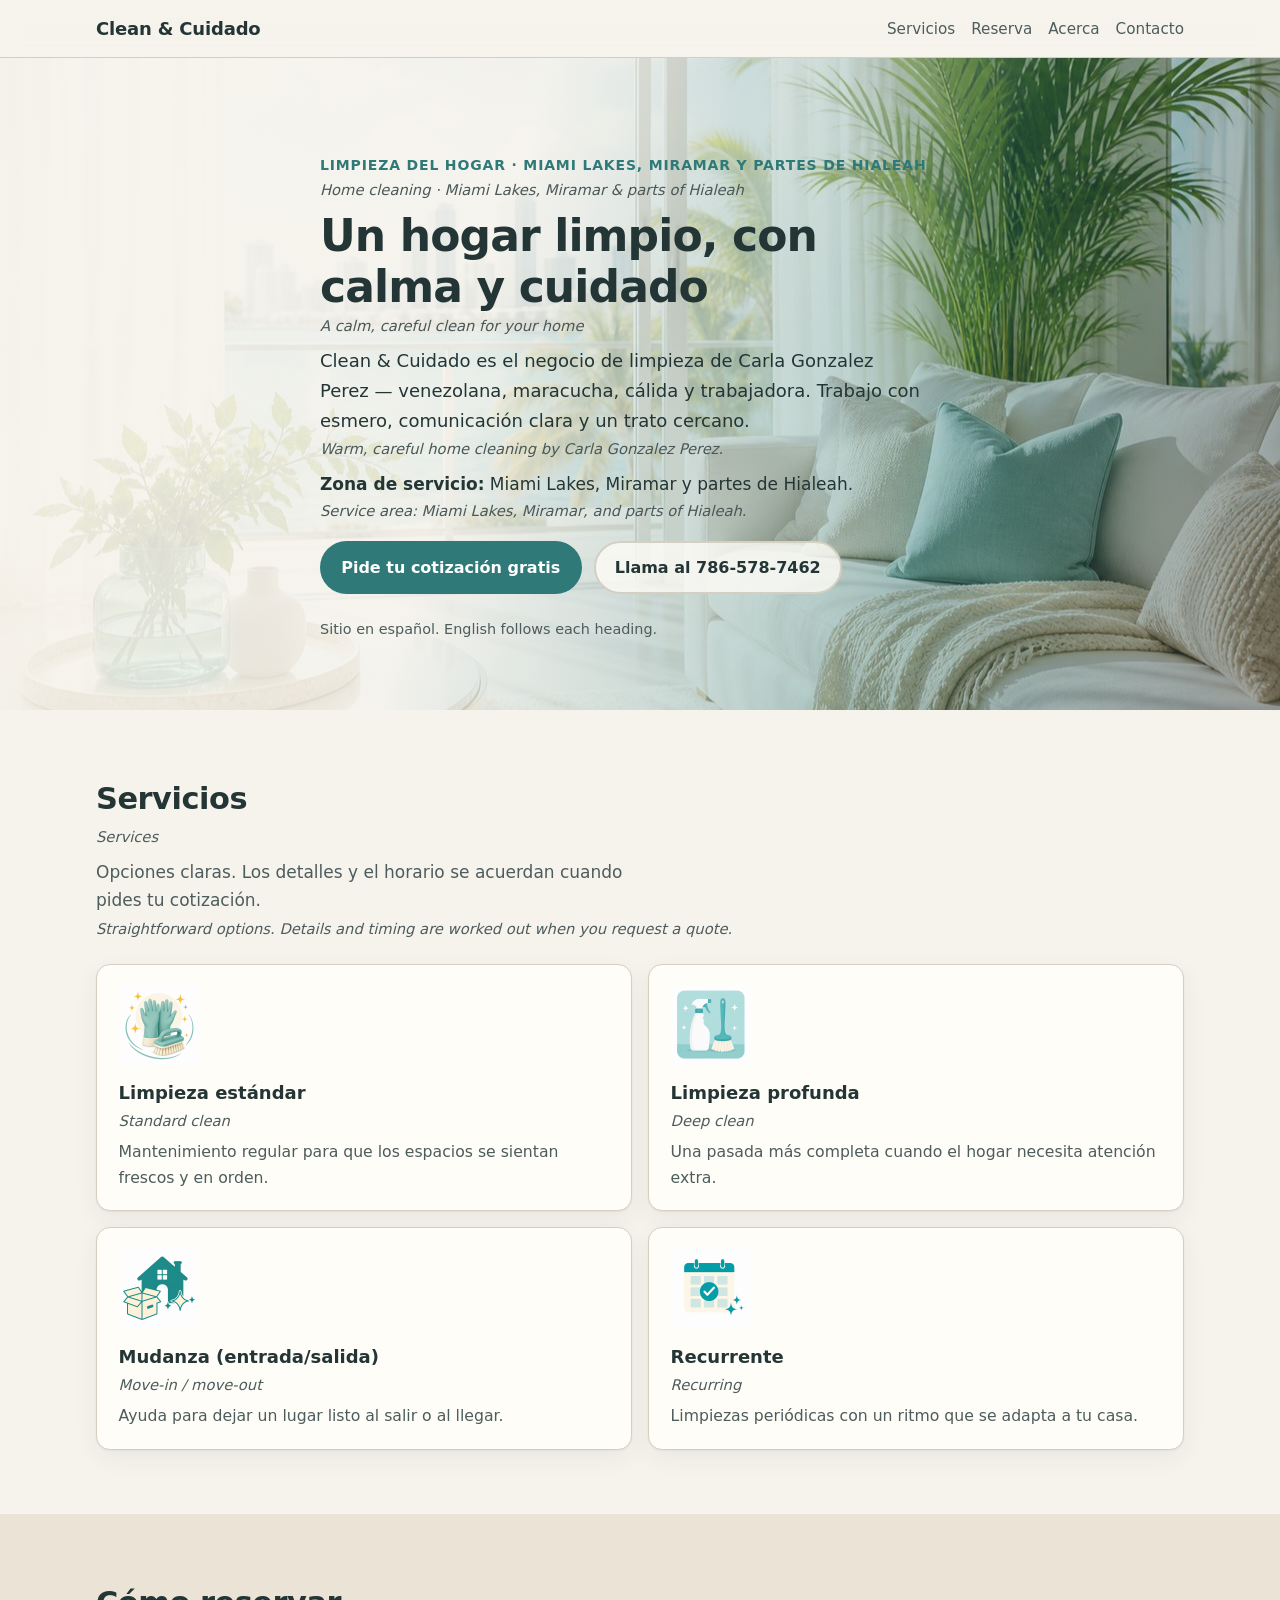
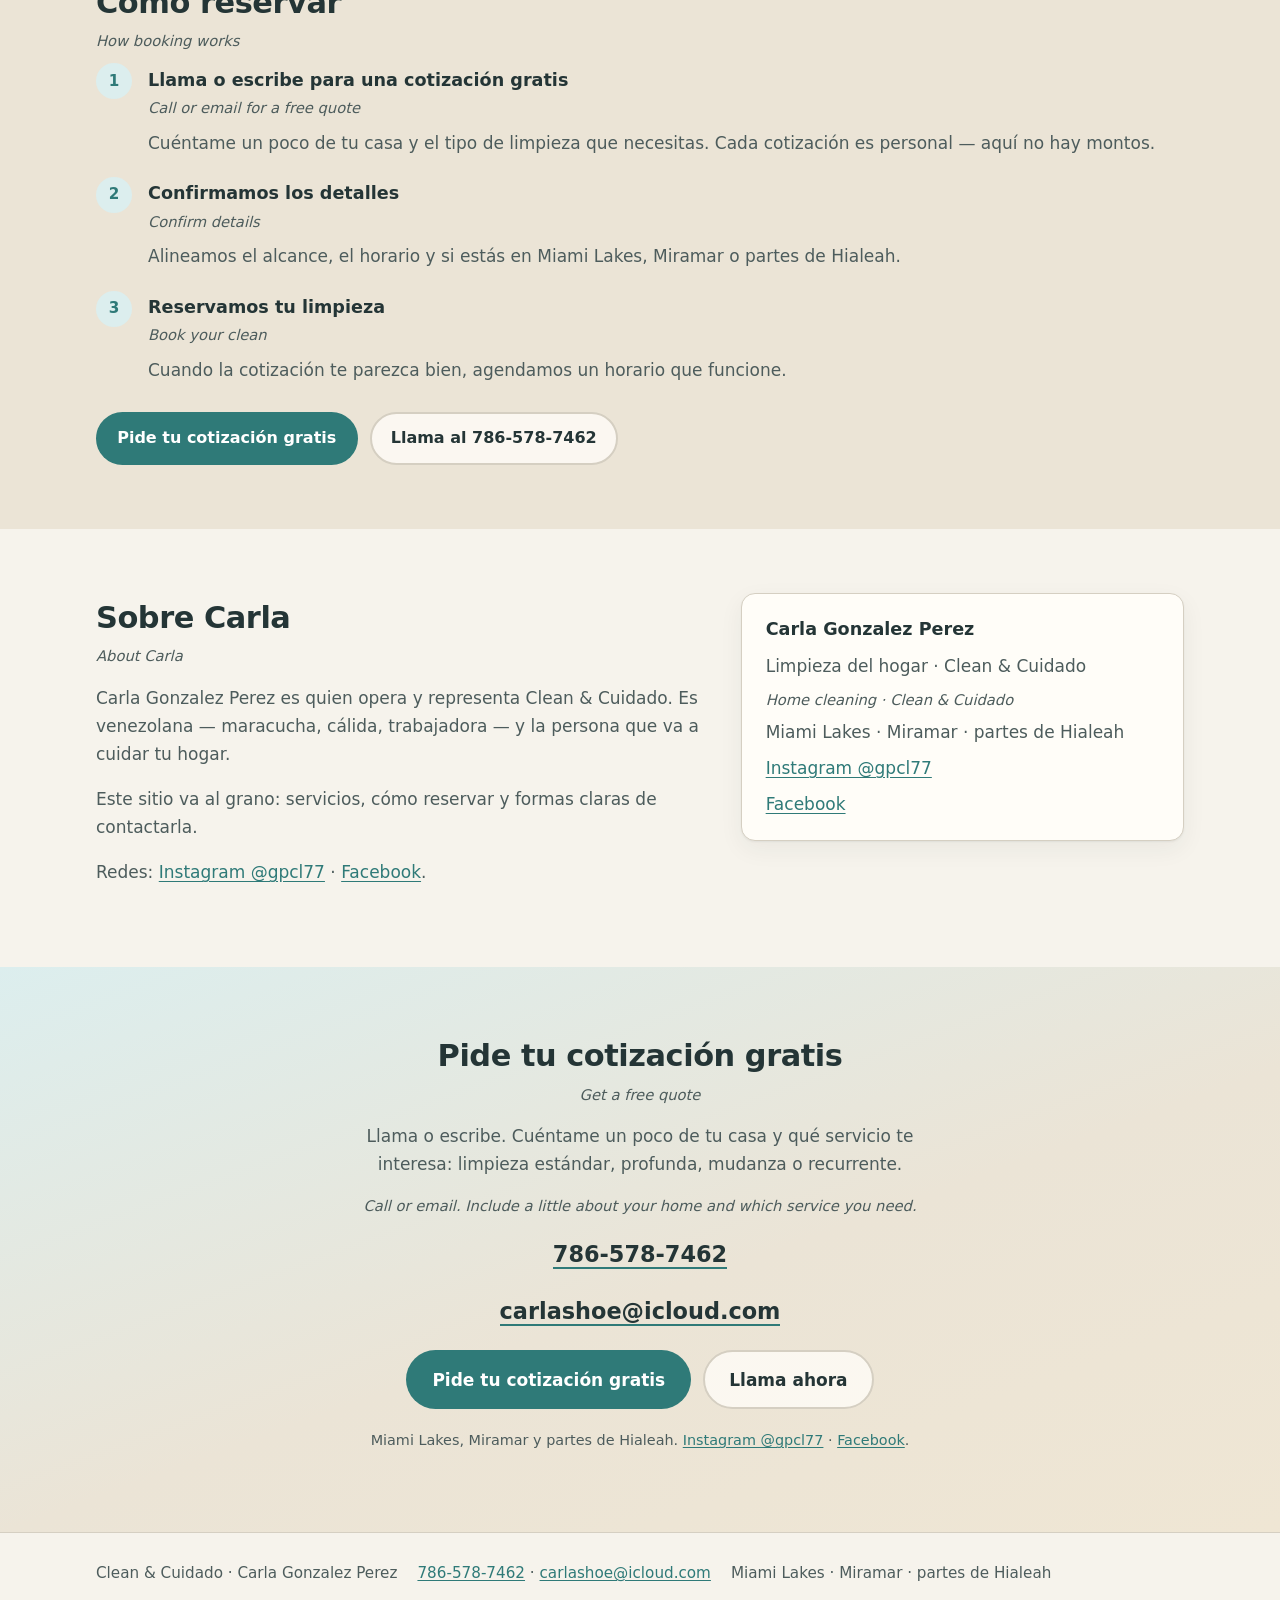
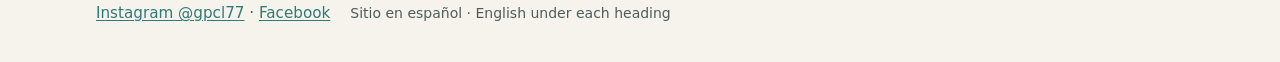
==== index.html @ 7b31d1ac "Make landing Spanish-first and add hero plus service icons Shift copy so Spanish leads (nav, headlin" ====
<!DOCTYPE html>
<html lang="es">
<head>
  <meta charset="utf-8">
  <meta name="viewport" content="width=device-width, initial-scale=1">
  <title>Clean &amp; Cuidado | Limpieza del hogar por Carla Gonzalez Perez</title>
  <meta name="description" content="Clean &amp; Cuidado — limpieza del hogar con calidez y cuidado, por Carla Gonzalez Perez en Miami Lakes, Miramar y partes de Hialeah. Llama o escribe para una cotización gratis.">
  <meta name="author" content="Carla Gonzalez Perez">
  <link rel="preload" as="image" href="assets/hero-bg.jpg">
  <link rel="stylesheet" href="styles.css">
</head>
<body>
  <a class="skip-link" href="#main">Saltar al contenido</a>

  <header class="site-header">
    <div class="wrap header-inner">
      <a class="logo" href="#top">Clean &amp; Cuidado</a>
      <nav aria-label="Principal">
        <ul class="nav-list">
          <li><a href="#servicios">Servicios</a></li>
          <li><a href="#reserva">Reserva</a></li>
          <li><a href="#acerca">Acerca</a></li>
          <li><a href="#contacto">Contacto</a></li>
        </ul>
      </nav>
    </div>
  </header>

  <main id="main">
    <section id="top" class="hero" aria-labelledby="hero-heading">
      <div class="hero-bg" role="img" aria-label="Sala luminosa de Miami con sofá blanco, plantas y vista al agua"></div>
      <div class="hero-overlay" aria-hidden="true"></div>
      <div class="wrap hero-inner">
        <p class="eyebrow">Limpieza del hogar · Miami Lakes, Miramar y partes de Hialeah</p>
        <p class="en">Home cleaning · Miami Lakes, Miramar &amp; parts of Hialeah</p>
        <h1 id="hero-heading">Un hogar limpio, con calma y cuidado</h1>
        <p class="en">A calm, careful clean for your home</p>
        <p class="lede">Clean &amp; Cuidado es el negocio de limpieza de Carla Gonzalez Perez — venezolana, maracucha, cálida y trabajadora. Trabajo con esmero, comunicación clara y un trato cercano.</p>
        <p class="en">Warm, careful home cleaning by Carla Gonzalez Perez.</p>
        <p class="hero-note"><strong>Zona de servicio:</strong> Miami Lakes, Miramar y partes de Hialeah.</p>
        <p class="en">Service area: Miami Lakes, Miramar, and parts of Hialeah.</p>
        <p class="cta-row">
          <a class="btn btn-primary" href="https://forms.gle/u16UCvXTbQHnU7NaA" rel="noopener noreferrer" target="_blank">Pide tu cotización gratis</a>
          <a class="btn btn-ghost" href="tel:+17865787462">Llama al 786-578-7462</a>
        </p>
        <p class="lang-note">Sitio en español. English follows each heading.</p>
      </div>
    </section>

    <section id="servicios" class="section" aria-labelledby="services-heading">
      <div class="wrap">
        <h2 id="services-heading">Servicios</h2>
        <p class="en">Services</p>
        <p class="section-intro">Opciones claras. Los detalles y el horario se acuerdan cuando pides tu cotización.</p>
        <p class="en">Straightforward options. Details and timing are worked out when you request a quote.</p>
        <ul class="service-grid">
          <li class="card">
            <img class="card-icon" src="assets/icon-standard.png" width="80" height="80" alt="Icono de limpieza estándar: guantes y cepillo con destellos">
            <h3>Limpieza estándar</h3>
            <p class="en">Standard clean</p>
            <p>Mantenimiento regular para que los espacios se sientan frescos y en orden.</p>
          </li>
          <li class="card">
            <img class="card-icon" src="assets/icon-deep.png" width="80" height="80" alt="Icono de limpieza profunda: atomizador y cepillo sobre fondo verde azulado">
            <h3>Limpieza profunda</h3>
            <p class="en">Deep clean</p>
            <p>Una pasada más completa cuando el hogar necesita atención extra.</p>
          </li>
          <li class="card">
            <img class="card-icon" src="assets/icon-move.png" width="80" height="80" alt="Icono de limpieza de mudanza: caja de cartón frente a una casa limpia">
            <h3>Mudanza (entrada/salida)</h3>
            <p class="en">Move-in / move-out</p>
            <p>Ayuda para dejar un lugar listo al salir o al llegar.</p>
          </li>
          <li class="card">
            <img class="card-icon" src="assets/icon-recurring.png" width="80" height="80" alt="Icono de limpieza recurrente: calendario con marca de verificación y destellos">
            <h3>Recurrente</h3>
            <p class="en">Recurring</p>
            <p>Limpiezas periódicas con un ritmo que se adapta a tu casa.</p>
          </li>
        </ul>
      </div>
    </section>

    <section id="reserva" class="section section-alt" aria-labelledby="booking-heading">
      <div class="wrap">
        <h2 id="booking-heading">Cómo reservar</h2>
        <p class="en">How booking works</p>
        <ol class="steps">
          <li>
            <span class="step-num" aria-hidden="true">1</span>
            <div>
              <h3>Llama o escribe para una cotización gratis</h3>
              <p class="en">Call or email for a free quote</p>
              <p>Cuéntame un poco de tu casa y el tipo de limpieza que necesitas. Cada cotización es personal — aquí no hay montos.</p>
            </div>
          </li>
          <li>
            <span class="step-num" aria-hidden="true">2</span>
            <div>
              <h3>Confirmamos los detalles</h3>
              <p class="en">Confirm details</p>
              <p>Alineamos el alcance, el horario y si estás en Miami Lakes, Miramar o partes de Hialeah.</p>
            </div>
          </li>
          <li>
            <span class="step-num" aria-hidden="true">3</span>
            <div>
              <h3>Reservamos tu limpieza</h3>
              <p class="en">Book your clean</p>
              <p>Cuando la cotización te parezca bien, agendamos un horario que funcione.</p>
            </div>
          </li>
        </ol>
        <p class="cta-row">
          <a class="btn btn-primary" href="https://forms.gle/u16UCvXTbQHnU7NaA" rel="noopener noreferrer" target="_blank">Pide tu cotización gratis</a>
          <a class="btn btn-ghost" href="tel:+17865787462">Llama al 786-578-7462</a>
        </p>
      </div>
    </section>

    <section id="acerca" class="section" aria-labelledby="about-heading">
      <div class="wrap about-grid">
        <div>
          <h2 id="about-heading">Sobre Carla</h2>
          <p class="en">About Carla</p>
          <p>Carla Gonzalez Perez es quien opera y representa Clean &amp; Cuidado. Es venezolana — maracucha, cálida, trabajadora — y la persona que va a cuidar tu hogar.</p>
          <p>Este sitio va al grano: servicios, cómo reservar y formas claras de contactarla.</p>
          <p>Redes: <a href="https://www.instagram.com/gpcl77" rel="noopener noreferrer" target="_blank">Instagram @gpcl77</a> · <a href="https://www.facebook.com/share/1DXMRZvRr8/" rel="noopener noreferrer" target="_blank">Facebook</a>.</p>
        </div>
        <aside class="about-aside" aria-label="De un vistazo">
          <p><strong>Carla Gonzalez Perez</strong></p>
          <p>Limpieza del hogar · Clean &amp; Cuidado</p>
          <p class="en">Home cleaning · Clean &amp; Cuidado</p>
          <p>Miami Lakes · Miramar · partes de Hialeah</p>
          <p><a href="https://www.instagram.com/gpcl77" rel="noopener noreferrer" target="_blank">Instagram @gpcl77</a></p>
          <p><a href="https://www.facebook.com/share/1DXMRZvRr8/" rel="noopener noreferrer" target="_blank">Facebook</a></p>
        </aside>
      </div>
    </section>

    <section id="contacto" class="section section-cta" aria-labelledby="contact-heading">
      <div class="wrap contact-inner">
        <h2 id="contact-heading">Pide tu cotización gratis</h2>
        <p class="en">Get a free quote</p>
        <p>Llama o escribe. Cuéntame un poco de tu casa y qué servicio te interesa: limpieza estándar, profunda, mudanza o recurrente.</p>
        <p class="en">Call or email. Include a little about your home and which service you need.</p>
        <p class="contact-email"><a href="tel:+17865787462">786-578-7462</a></p>
        <p class="contact-email"><a href="mailto:carlashoe@icloud.com">carlashoe@icloud.com</a></p>
        <p class="cta-row">
          <a class="btn btn-primary btn-large" href="https://forms.gle/u16UCvXTbQHnU7NaA" rel="noopener noreferrer" target="_blank">Pide tu cotización gratis</a>
          <a class="btn btn-ghost btn-large" href="tel:+17865787462">Llama ahora</a>
        </p>
        <p class="fine-print">Miami Lakes, Miramar y partes de Hialeah. <a href="https://www.instagram.com/gpcl77" rel="noopener noreferrer" target="_blank">Instagram @gpcl77</a> · <a href="https://www.facebook.com/share/1DXMRZvRr8/" rel="noopener noreferrer" target="_blank">Facebook</a>.</p>
      </div>
    </section>
  </main>

  <footer class="site-footer">
    <div class="wrap footer-inner">
      <p>Clean &amp; Cuidado · Carla Gonzalez Perez</p>
      <p><a href="tel:+17865787462">786-578-7462</a> · <a href="mailto:carlashoe@icloud.com">carlashoe@icloud.com</a></p>
      <p>Miami Lakes · Miramar · partes de Hialeah</p>
      <p><a href="https://www.instagram.com/gpcl77" rel="noopener noreferrer" target="_blank">Instagram @gpcl77</a> · <a href="https://www.facebook.com/share/1DXMRZvRr8/" rel="noopener noreferrer" target="_blank">Facebook</a></p>
      <p class="footer-lang">Sitio en español · English under each heading</p>
    </div>
  </footer>
</body>
</html>
---- styles.css ----
/* Clean & Cuidado — soft teal/cream, mobile-first */

:root {
  --bg: #f6f3ec;
  --bg-alt: #ebe4d6;
  --surface: #fffdf8;
  --ink: #243536;
  --ink-soft: #4d5c5c;
  --line: #d5cfc2;
  --accent: #2f7a78;
  --accent-hover: #246361;
  --accent-soft: #dceeee;
  --cream: #f4eee4;
  --shadow: 0 1px 2px rgba(36, 53, 54, 0.06), 0 8px 24px rgba(36, 53, 54, 0.06);
  --radius: 14px;
  --font: "Segoe UI", system-ui, -apple-system, "Helvetica Neue", Arial, sans-serif;
  --max: 68rem;
  --space: clamp(1rem, 3vw, 1.5rem);
}

*,
*::before,
*::after {
  box-sizing: border-box;
}

html {
  scroll-behavior: smooth;
}

body {
  margin: 0;
  font-family: var(--font);
  font-size: 1.0625rem;
  line-height: 1.65;
  color: var(--ink);
  background: var(--bg);
  -webkit-font-smoothing: antialiased;
}

img {
  max-width: 100%;
  height: auto;
}

a {
  color: var(--accent);
  text-underline-offset: 0.15em;
}

a:hover {
  color: var(--accent-hover);
}

a:focus-visible,
.btn:focus-visible {
  outline: 3px solid var(--accent);
  outline-offset: 3px;
}

.skip-link {
  position: absolute;
  left: 1rem;
  top: -3rem;
  background: var(--surface);
  color: var(--ink);
  padding: 0.5rem 0.75rem;
  border-radius: 8px;
  z-index: 100;
}

.skip-link:focus {
  top: 1rem;
}

.wrap {
  width: min(100% - 2 * var(--space), var(--max));
  margin-inline: auto;
}

.en {
  margin: 0.15rem 0 0.65rem;
  font-size: 0.92rem;
  line-height: 1.45;
  color: var(--ink-soft);
  font-style: italic;
}

/* Header */
.site-header {
  position: sticky;
  top: 0;
  z-index: 50;
  background: color-mix(in srgb, var(--bg) 92%, transparent);
  backdrop-filter: blur(10px);
  border-bottom: 1px solid var(--line);
}

.header-inner {
  display: flex;
  flex-wrap: wrap;
  align-items: center;
  justify-content: space-between;
  gap: 0.75rem 1.25rem;
  padding: 0.85rem 0;
}

.logo {
  font-weight: 700;
  font-size: 1.125rem;
  color: var(--ink);
  text-decoration: none;
  letter-spacing: -0.01em;
}

.logo:hover {
  color: var(--accent);
}

.nav-list {
  display: flex;
  flex-wrap: wrap;
  gap: 0.35rem 1rem;
  list-style: none;
  margin: 0;
  padding: 0;
}

.nav-list a {
  color: var(--ink-soft);
  text-decoration: none;
  font-size: 0.95rem;
}

.nav-list a:hover {
  color: var(--accent);
}

/* Hero */
.hero {
  position: relative;
  isolation: isolate;
  padding: clamp(3rem, 10vw, 6rem) 0 clamp(2.5rem, 7vw, 4.25rem);
  color: var(--ink);
  overflow: hidden;
}

.hero-bg {
  position: absolute;
  inset: 0;
  z-index: -2;
  background:
    url("assets/hero-bg.jpg") center right / cover no-repeat;
}

.hero-overlay {
  position: absolute;
  inset: 0;
  z-index: -1;
  background:
    linear-gradient(
      105deg,
      rgba(246, 243, 236, 0.94) 0%,
      rgba(246, 243, 236, 0.86) 38%,
      rgba(47, 122, 120, 0.38) 72%,
      rgba(36, 53, 54, 0.42) 100%
    );
}

.hero-inner {
  position: relative;
  max-width: 40rem;
}

.eyebrow {
  margin: 0;
  font-size: 0.875rem;
  font-weight: 600;
  letter-spacing: 0.06em;
  text-transform: uppercase;
  color: var(--accent);
}

.hero .en {
  color: #4a5858;
}

.hero h1 {
  margin: 0.35rem 0 0;
  font-size: clamp(1.85rem, 5vw, 2.75rem);
  line-height: 1.15;
  letter-spacing: -0.02em;
  max-width: 18ch;
}

.lede {
  margin: 0 0 0.15rem;
  max-width: 38rem;
  color: var(--ink);
  font-size: 1.125rem;
}

.hero-note {
  margin: 0.25rem 0 0;
  color: var(--ink);
}

.lang-note {
  margin: 1.5rem 0 0;
  font-size: 0.9rem;
  color: var(--ink-soft);
}

.cta-row {
  display: flex;
  flex-wrap: wrap;
  gap: 0.75rem;
  margin: 1.25rem 0 0;
}

/* Buttons */
.btn {
  display: inline-flex;
  align-items: center;
  justify-content: center;
  padding: 0.7rem 1.2rem;
  border-radius: 999px;
  font-weight: 600;
  font-size: 1rem;
  text-decoration: none;
  border: 2px solid transparent;
  transition: background 0.15s ease, color 0.15s ease, border-color 0.15s ease;
}

.btn-primary {
  background: var(--accent);
  color: #fff;
}

.btn-primary:hover {
  background: var(--accent-hover);
  color: #fff;
}

.btn-ghost {
  background: color-mix(in srgb, var(--surface) 80%, transparent);
  color: var(--ink);
  border-color: var(--line);
}

.btn-ghost:hover {
  border-color: var(--accent);
  color: var(--accent);
}

.btn-large {
  padding: 0.85rem 1.5rem;
  font-size: 1.0625rem;
}

/* Sections */
.section {
  padding: clamp(2.5rem, 6vw, 4rem) 0;
}

.section-alt {
  background: var(--bg-alt);
}

.section h2 {
  margin: 0;
  font-size: clamp(1.5rem, 3.5vw, 1.9rem);
  letter-spacing: -0.015em;
}

.section-intro {
  margin: 0 0 0.25rem;
  max-width: 36rem;
  color: var(--ink-soft);
}

.section-intro + .en {
  margin-bottom: 1.5rem;
}

.service-grid {
  display: grid;
  gap: 1rem;
  list-style: none;
  margin: 0;
  padding: 0;
  grid-template-columns: 1fr;
}

@media (min-width: 560px) {
  .service-grid {
    grid-template-columns: 1fr 1fr;
  }
}

.card {
  background: var(--surface);
  border: 1px solid var(--line);
  border-radius: var(--radius);
  padding: 1.25rem 1.35rem;
  box-shadow: var(--shadow);
}

.card-icon {
  display: block;
  width: 5rem;
  height: 5rem;
  object-fit: contain;
  margin: 0 0 0.85rem;
}

.card h3 {
  margin: 0;
  font-size: 1.125rem;
}

.card .en {
  margin-bottom: 0.45rem;
}

.card p:last-child {
  margin: 0;
  color: var(--ink-soft);
  font-size: 0.98rem;
}

/* Steps */
.steps {
  list-style: none;
  margin: 0.75rem 0 1.75rem;
  padding: 0;
  display: grid;
  gap: 1.25rem;
}

.steps > li {
  display: grid;
  grid-template-columns: auto 1fr;
  gap: 1rem;
  align-items: start;
}

.step-num {
  display: inline-flex;
  align-items: center;
  justify-content: center;
  width: 2.25rem;
  height: 2.25rem;
  border-radius: 50%;
  background: var(--accent-soft);
  color: var(--accent);
  font-weight: 700;
  font-size: 0.95rem;
}

.steps h3 {
  margin: 0.15rem 0 0;
  font-size: 1.1rem;
}

.steps p:last-child {
  margin: 0;
  color: var(--ink-soft);
}

/* About */
.about-grid {
  display: grid;
  gap: 1.5rem;
}

@media (min-width: 720px) {
  .about-grid {
    grid-template-columns: 1.4fr 1fr;
    align-items: start;
  }
}

.about-grid p {
  color: var(--ink-soft);
  max-width: 40rem;
}

.about-aside {
  background: var(--surface);
  border: 1px solid var(--line);
  border-radius: var(--radius);
  padding: 1.35rem 1.5rem;
  box-shadow: var(--shadow);
}

.about-aside p {
  margin: 0 0 0.5rem;
  color: var(--ink-soft);
}

.about-aside p:last-child {
  margin-bottom: 0;
}

.about-aside strong {
  color: var(--ink);
  font-size: 1.1rem;
}

/* Contact CTA */
.section-cta {
  background: linear-gradient(160deg, #dceeee 0%, var(--bg-alt) 55%, #efe6d4 100%);
}

.contact-inner {
  text-align: center;
  max-width: 36rem;
}

.contact-inner p {
  color: var(--ink-soft);
}

.contact-email {
  margin: 1.25rem 0;
  font-size: clamp(1.15rem, 3vw, 1.4rem);
  font-weight: 600;
}

.contact-email a {
  color: var(--ink);
  text-decoration: none;
  border-bottom: 2px solid var(--accent);
}

.contact-email a:hover {
  color: var(--accent);
}

.fine-print {
  margin-top: 1.25rem;
  font-size: 0.9rem;
}

.section-cta .cta-row {
  justify-content: center;
}

/* Footer */
.site-footer {
  border-top: 1px solid var(--line);
  padding: 1.75rem 0 2.25rem;
  background: var(--bg);
}

.footer-inner {
  display: flex;
  flex-direction: column;
  gap: 0.35rem;
  font-size: 0.95rem;
  color: var(--ink-soft);
}

.footer-inner p {
  margin: 0;
}

.footer-lang {
  margin-top: 0.5rem !important;
  font-size: 0.875rem;
}

@media (min-width: 600px) {
  .footer-inner {
    flex-direction: row;
    flex-wrap: wrap;
    align-items: baseline;
    gap: 0.5rem 1.25rem;
  }
}

@media (prefers-reduced-motion: reduce) {
  html {
    scroll-behavior: auto;
  }
  .btn {
    transition: none;
  }
}
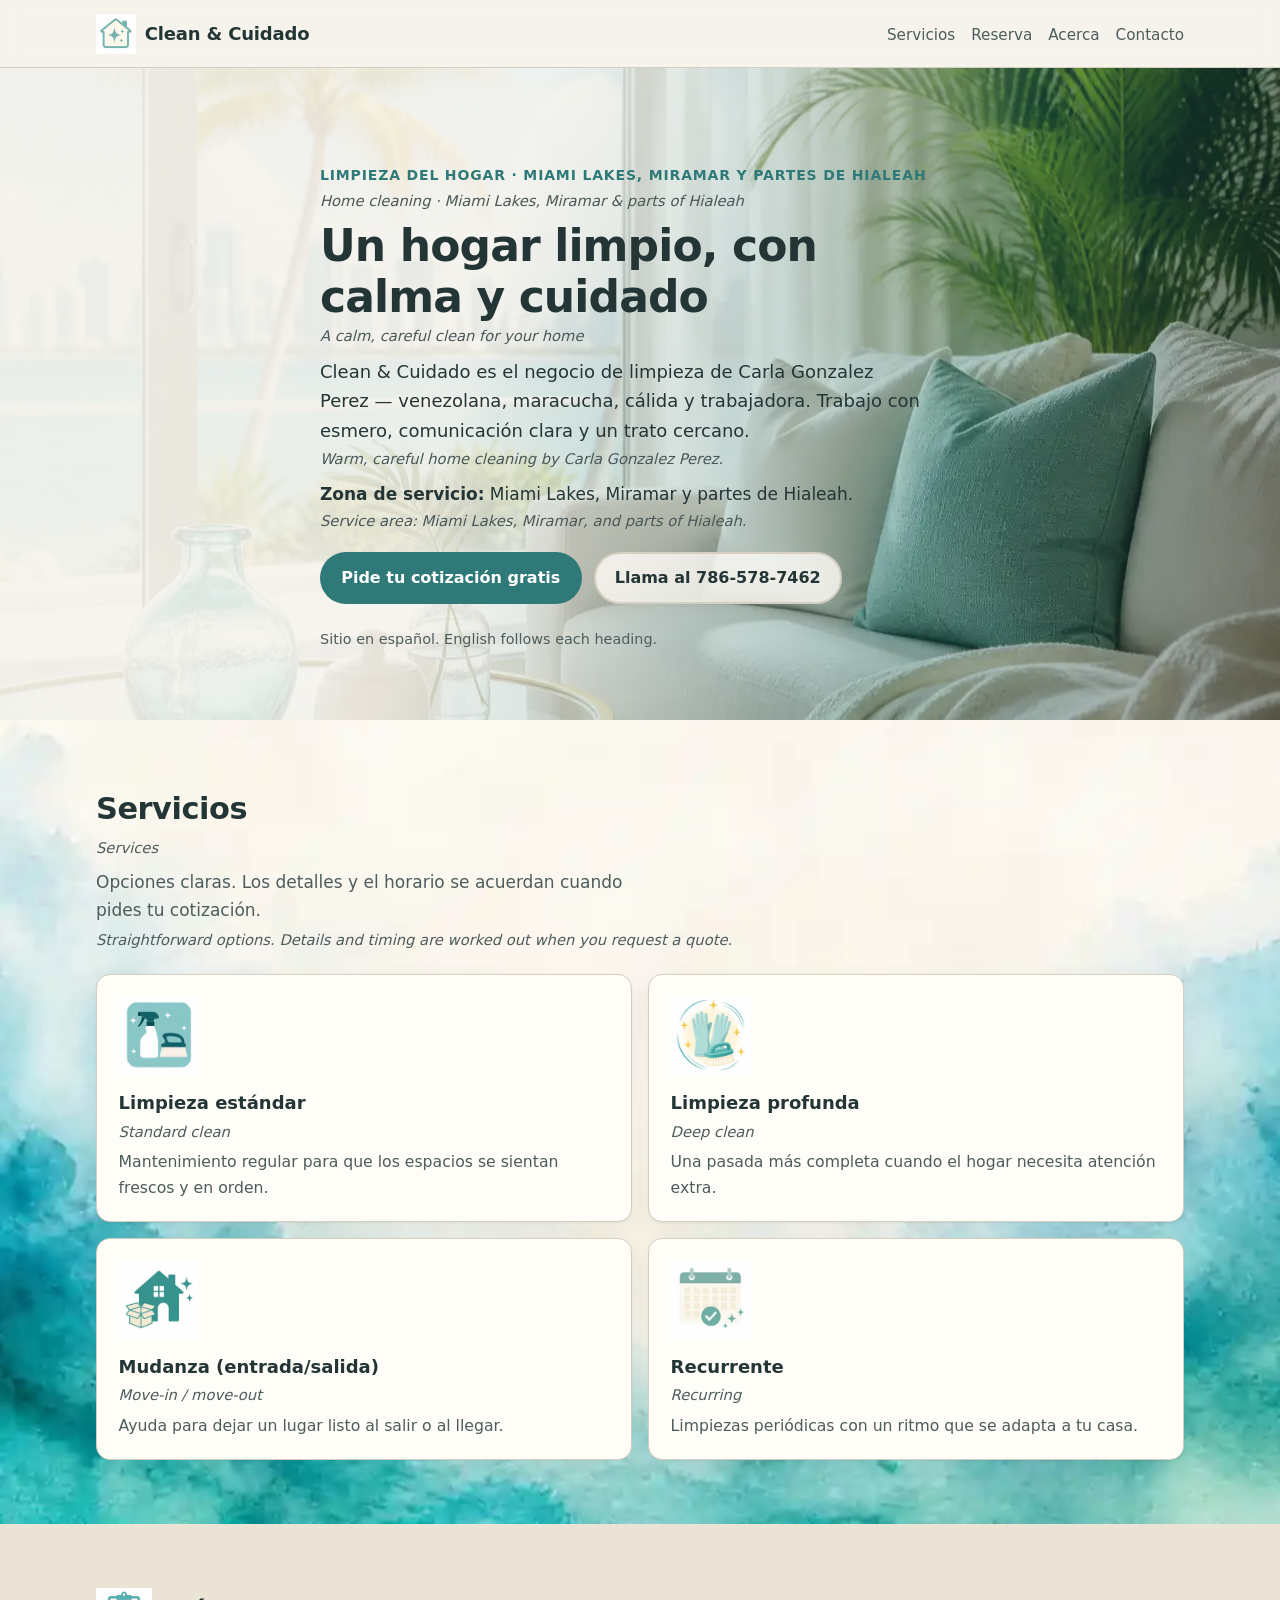
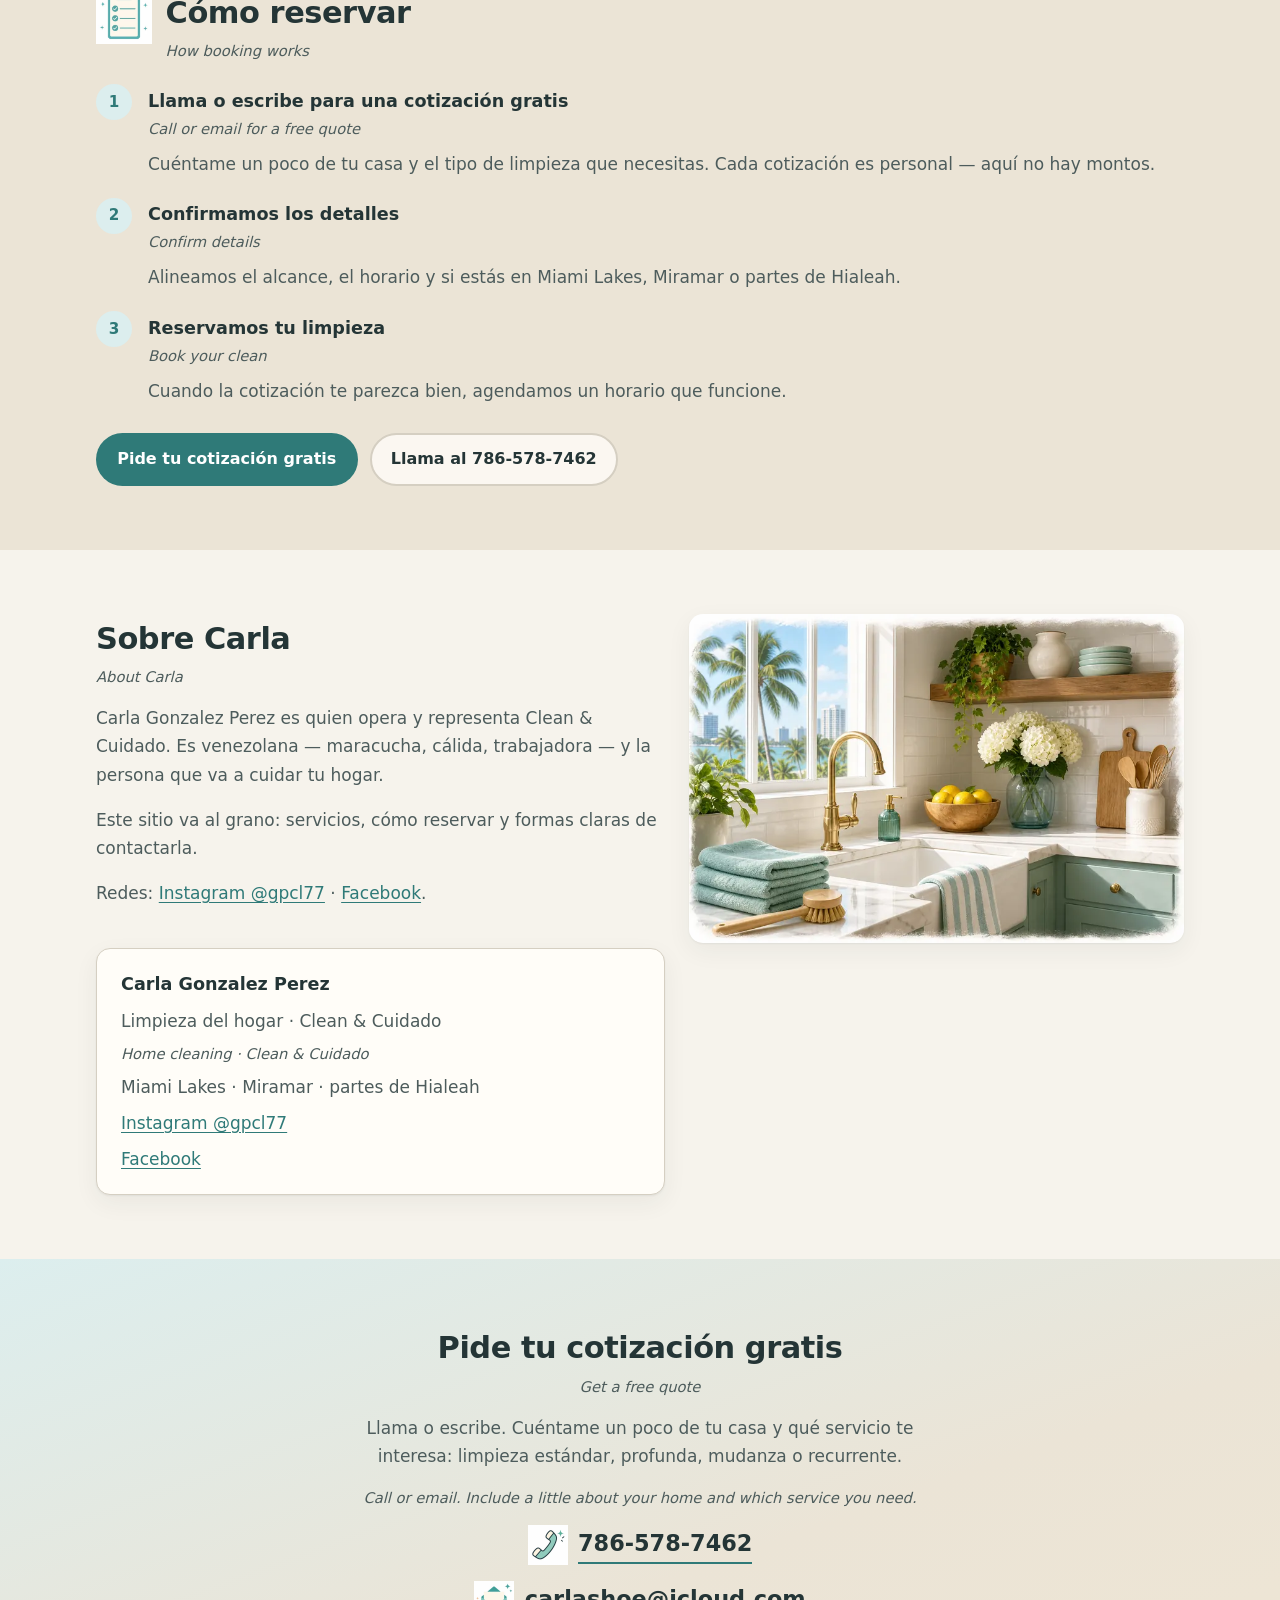
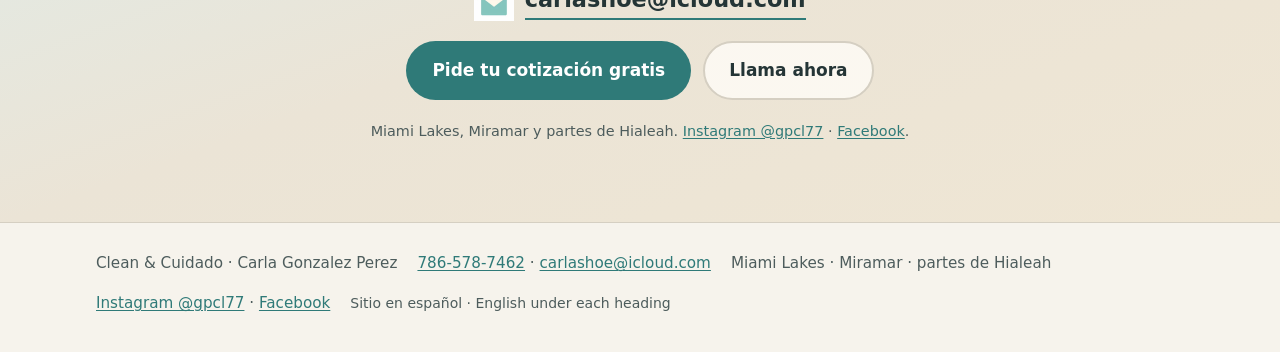
==== commit b4bafb6b: "Swap to compressed WebP assets and widen image coverage Replace pass-1 JPEG/PNGs with small WebPs fo" ====
--- a/index.html
+++ b/index.html
@@ -6,7 +6,9 @@
   <title>Clean &amp; Cuidado | Limpieza del hogar por Carla Gonzalez Perez</title>
   <meta name="description" content="Clean &amp; Cuidado — limpieza del hogar con calidez y cuidado, por Carla Gonzalez Perez en Miami Lakes, Miramar y partes de Hialeah. Llama o escribe para una cotización gratis.">
   <meta name="author" content="Carla Gonzalez Perez">
-  <link rel="preload" as="image" href="assets/hero-bg.jpg">
+  <link rel="icon" href="assets/favicon.png" type="image/png" sizes="32x32">
+  <link rel="icon" href="assets/logo-mark.webp" type="image/webp">
+  <link rel="preload" as="image" href="assets/hero-bg.webp" type="image/webp">
   <link rel="stylesheet" href="styles.css">
 </head>
 <body>
@@ -14,7 +16,10 @@
 
   <header class="site-header">
     <div class="wrap header-inner">
-      <a class="logo" href="#top">Clean &amp; Cuidado</a>
+      <a class="logo" href="#top">
+        <img src="assets/logo-mark.webp" width="40" height="40" alt="">
+        <span>Clean &amp; Cuidado</span>
+      </a>
       <nav aria-label="Principal">
         <ul class="nav-list">
           <li><a href="#servicios">Servicios</a></li>
@@ -28,7 +33,7 @@
 
   <main id="main">
     <section id="top" class="hero" aria-labelledby="hero-heading">
-      <div class="hero-bg" role="img" aria-label="Sala luminosa de Miami con sofá blanco, plantas y vista al agua"></div>
+      <div class="hero-bg" role="img" aria-label="Sala luminosa de Miami con sofá crema, plantas y vista al agua"></div>
       <div class="hero-overlay" aria-hidden="true"></div>
       <div class="wrap hero-inner">
         <p class="eyebrow">Limpieza del hogar · Miami Lakes, Miramar y partes de Hialeah</p>
@@ -47,7 +52,7 @@
       </div>
     </section>
 
-    <section id="servicios" class="section" aria-labelledby="services-heading">
+    <section id="servicios" class="section section-wash" aria-labelledby="services-heading">
       <div class="wrap">
         <h2 id="services-heading">Servicios</h2>
         <p class="en">Services</p>
@@ -55,25 +60,25 @@
         <p class="en">Straightforward options. Details and timing are worked out when you request a quote.</p>
         <ul class="service-grid">
           <li class="card">
-            <img class="card-icon" src="assets/icon-standard.png" width="80" height="80" alt="Icono de limpieza estándar: guantes y cepillo con destellos">
+            <img class="card-icon" src="assets/icon-standard.webp" width="80" height="80" alt="Icono de limpieza estándar: atomizador y cepillo con destellos" loading="lazy">
             <h3>Limpieza estándar</h3>
             <p class="en">Standard clean</p>
             <p>Mantenimiento regular para que los espacios se sientan frescos y en orden.</p>
           </li>
           <li class="card">
-            <img class="card-icon" src="assets/icon-deep.png" width="80" height="80" alt="Icono de limpieza profunda: atomizador y cepillo sobre fondo verde azulado">
+            <img class="card-icon" src="assets/icon-deep.webp" width="80" height="80" alt="Icono de limpieza profunda: guantes y cepillo de fregar" loading="lazy">
             <h3>Limpieza profunda</h3>
             <p class="en">Deep clean</p>
             <p>Una pasada más completa cuando el hogar necesita atención extra.</p>
           </li>
           <li class="card">
-            <img class="card-icon" src="assets/icon-move.png" width="80" height="80" alt="Icono de limpieza de mudanza: caja de cartón frente a una casa limpia">
+            <img class="card-icon" src="assets/icon-move.webp" width="80" height="80" alt="Icono de limpieza de mudanza: caja de cartón frente a una casa limpia" loading="lazy">
             <h3>Mudanza (entrada/salida)</h3>
             <p class="en">Move-in / move-out</p>
             <p>Ayuda para dejar un lugar listo al salir o al llegar.</p>
           </li>
           <li class="card">
-            <img class="card-icon" src="assets/icon-recurring.png" width="80" height="80" alt="Icono de limpieza recurrente: calendario con marca de verificación y destellos">
+            <img class="card-icon" src="assets/icon-recurring.webp" width="80" height="80" alt="Icono de limpieza recurrente: calendario con marca de verificación y destellos" loading="lazy">
             <h3>Recurrente</h3>
             <p class="en">Recurring</p>
             <p>Limpiezas periódicas con un ritmo que se adapta a tu casa.</p>
@@ -84,8 +89,13 @@
 
     <section id="reserva" class="section section-alt" aria-labelledby="booking-heading">
       <div class="wrap">
-        <h2 id="booking-heading">Cómo reservar</h2>
-        <p class="en">How booking works</p>
+        <div class="heading-with-icon">
+          <img class="heading-icon" src="assets/icon-quote.webp" width="56" height="56" alt="Icono de lista para cotización de limpieza" loading="lazy">
+          <div>
+            <h2 id="booking-heading">Cómo reservar</h2>
+            <p class="en">How booking works</p>
+          </div>
+        </div>
         <ol class="steps">
           <li>
             <span class="step-num" aria-hidden="true">1</span>
@@ -128,6 +138,9 @@
           <p>Este sitio va al grano: servicios, cómo reservar y formas claras de contactarla.</p>
           <p>Redes: <a href="https://www.instagram.com/gpcl77" rel="noopener noreferrer" target="_blank">Instagram @gpcl77</a> · <a href="https://www.facebook.com/share/1DXMRZvRr8/" rel="noopener noreferrer" target="_blank">Facebook</a>.</p>
         </div>
+        <figure class="about-photo">
+          <img src="assets/about-vignette.webp" width="800" height="533" alt="Cocina impecable y soleada con gabinetes turquesa suave, encimeras blancas y vista de palmeras en Miami" loading="lazy">
+        </figure>
         <aside class="about-aside" aria-label="De un vistazo">
           <p><strong>Carla Gonzalez Perez</strong></p>
           <p>Limpieza del hogar · Clean &amp; Cuidado</p>
@@ -145,8 +158,14 @@
         <p class="en">Get a free quote</p>
         <p>Llama o escribe. Cuéntame un poco de tu casa y qué servicio te interesa: limpieza estándar, profunda, mudanza o recurrente.</p>
         <p class="en">Call or email. Include a little about your home and which service you need.</p>
-        <p class="contact-email"><a href="tel:+17865787462">786-578-7462</a></p>
-        <p class="contact-email"><a href="mailto:carlashoe@icloud.com">carlashoe@icloud.com</a></p>
+        <p class="contact-line">
+          <img src="assets/icon-phone.webp" width="40" height="40" alt="Icono de teléfono" loading="lazy">
+          <a href="tel:+17865787462">786-578-7462</a>
+        </p>
+        <p class="contact-line">
+          <img src="assets/icon-email.webp" width="40" height="40" alt="Icono de correo electrónico" loading="lazy">
+          <a href="mailto:carlashoe@icloud.com">carlashoe@icloud.com</a>
+        </p>
         <p class="cta-row">
           <a class="btn btn-primary btn-large" href="https://forms.gle/u16UCvXTbQHnU7NaA" rel="noopener noreferrer" target="_blank">Pide tu cotización gratis</a>
           <a class="btn btn-ghost btn-large" href="tel:+17865787462">Llama ahora</a>
--- a/styles.css
+++ b/styles.css
@@ -106,11 +106,21 @@
 }
 
 .logo {
+  display: inline-flex;
+  align-items: center;
+  gap: 0.55rem;
   font-weight: 700;
   font-size: 1.125rem;
   color: var(--ink);
   text-decoration: none;
   letter-spacing: -0.01em;
+}
+
+.logo img {
+  width: 2.5rem;
+  height: 2.5rem;
+  flex-shrink: 0;
+  object-fit: contain;
 }
 
 .logo:hover {
@@ -150,7 +160,7 @@
   inset: 0;
   z-index: -2;
   background:
-    url("assets/hero-bg.jpg") center right / cover no-repeat;
+    url("assets/hero-bg.webp") center right / cover no-repeat;
 }
 
 .hero-overlay {
@@ -267,6 +277,26 @@
   background: var(--bg-alt);
 }
 
+.section-wash {
+  background:
+    url("assets/section-wash.webp") center bottom / cover no-repeat,
+    var(--bg);
+}
+
+.heading-with-icon {
+  display: flex;
+  align-items: flex-start;
+  gap: 0.85rem;
+  margin-bottom: 0.25rem;
+}
+
+.heading-icon {
+  width: 3.5rem;
+  height: 3.5rem;
+  object-fit: contain;
+  flex-shrink: 0;
+}
+
 .section h2 {
   margin: 0;
   font-size: clamp(1.5rem, 3.5vw, 1.9rem);
@@ -374,10 +404,31 @@
   gap: 1.5rem;
 }
 
+.about-photo {
+  margin: 0;
+}
+
+.about-photo img {
+  display: block;
+  width: 100%;
+  height: auto;
+  border-radius: var(--radius);
+  box-shadow: var(--shadow);
+}
+
 @media (min-width: 720px) {
   .about-grid {
-    grid-template-columns: 1.4fr 1fr;
+    grid-template-columns: 1.15fr 1fr;
     align-items: start;
+  }
+
+  .about-aside {
+    grid-column: 1;
+  }
+
+  .about-photo {
+    grid-column: 2;
+    grid-row: 1 / span 2;
   }
 }
 
@@ -422,19 +473,30 @@
   color: var(--ink-soft);
 }
 
-.contact-email {
-  margin: 1.25rem 0;
+.contact-line {
+  display: flex;
+  align-items: center;
+  justify-content: center;
+  gap: 0.65rem;
+  margin: 1rem 0;
   font-size: clamp(1.15rem, 3vw, 1.4rem);
   font-weight: 600;
 }
 
-.contact-email a {
+.contact-line img {
+  width: 2.5rem;
+  height: 2.5rem;
+  object-fit: contain;
+  flex-shrink: 0;
+}
+
+.contact-line a {
   color: var(--ink);
   text-decoration: none;
   border-bottom: 2px solid var(--accent);
 }
 
-.contact-email a:hover {
+.contact-line a:hover {
   color: var(--accent);
 }
 
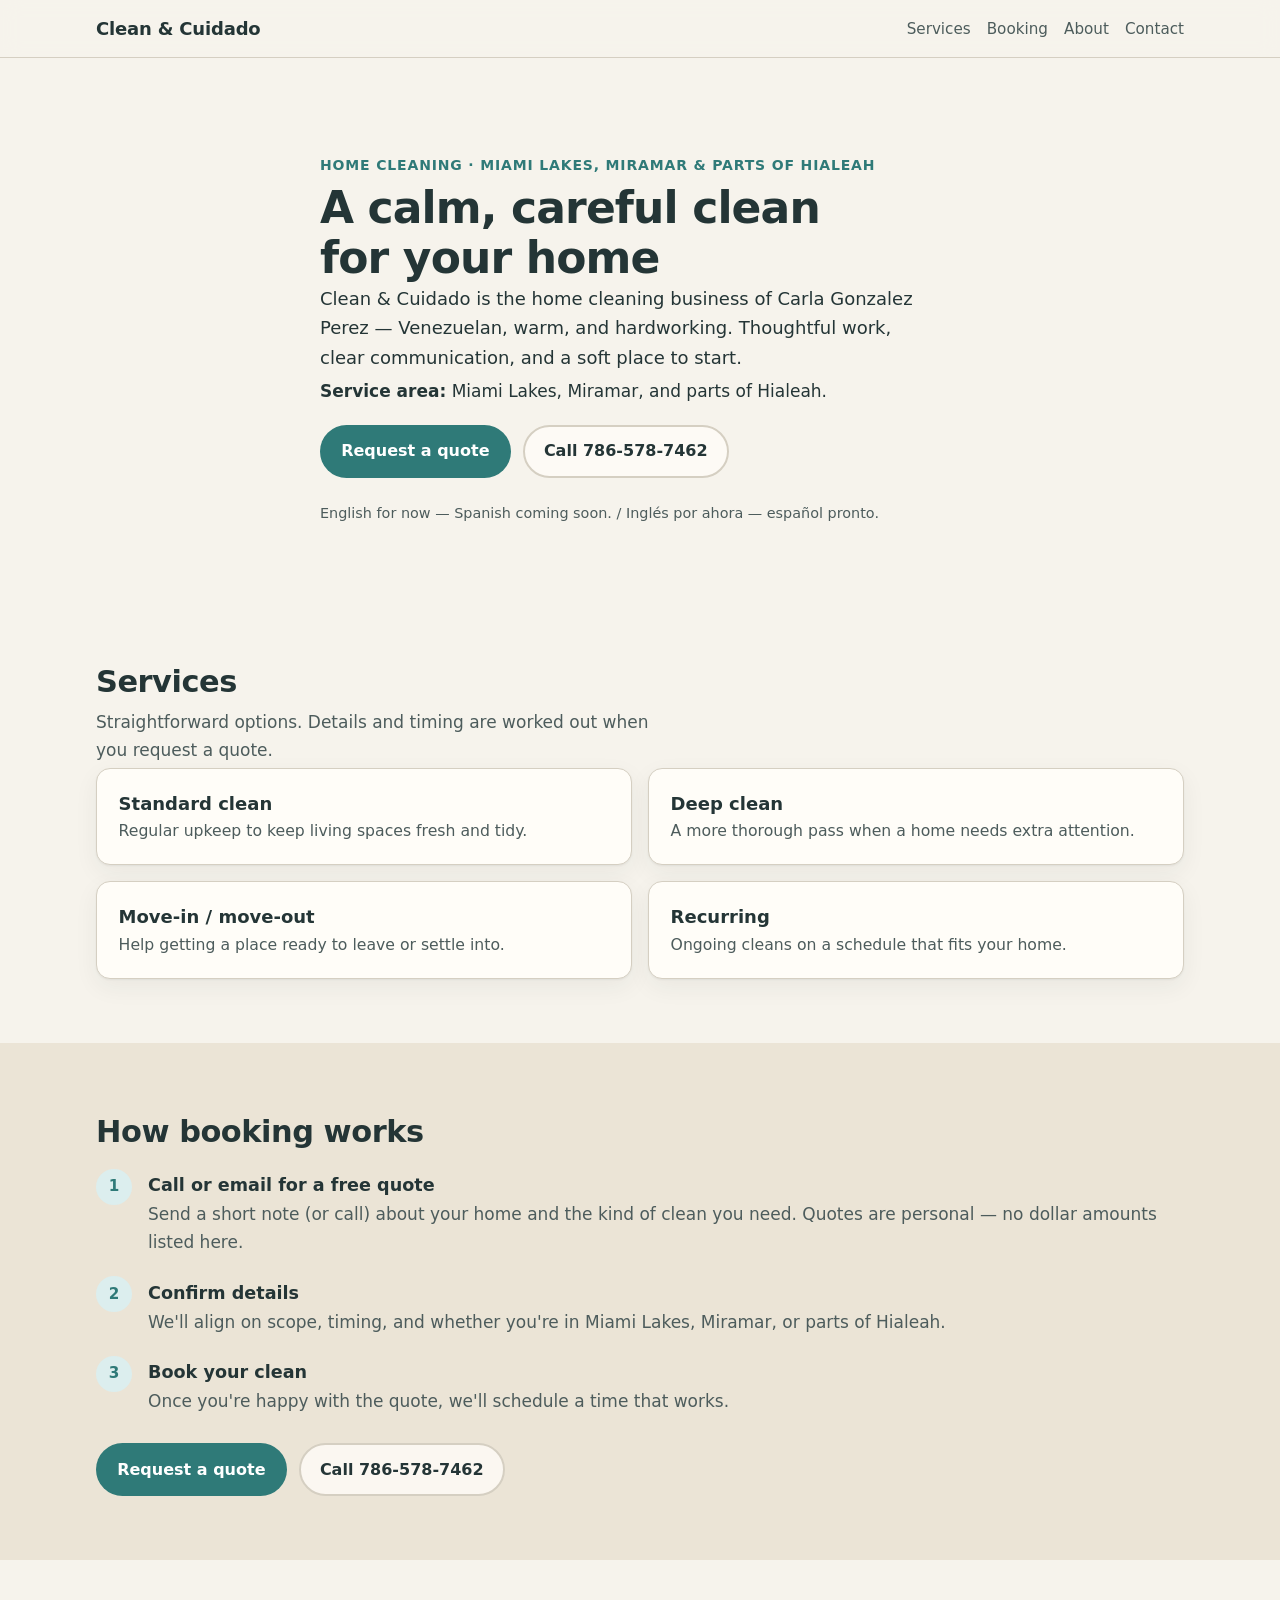
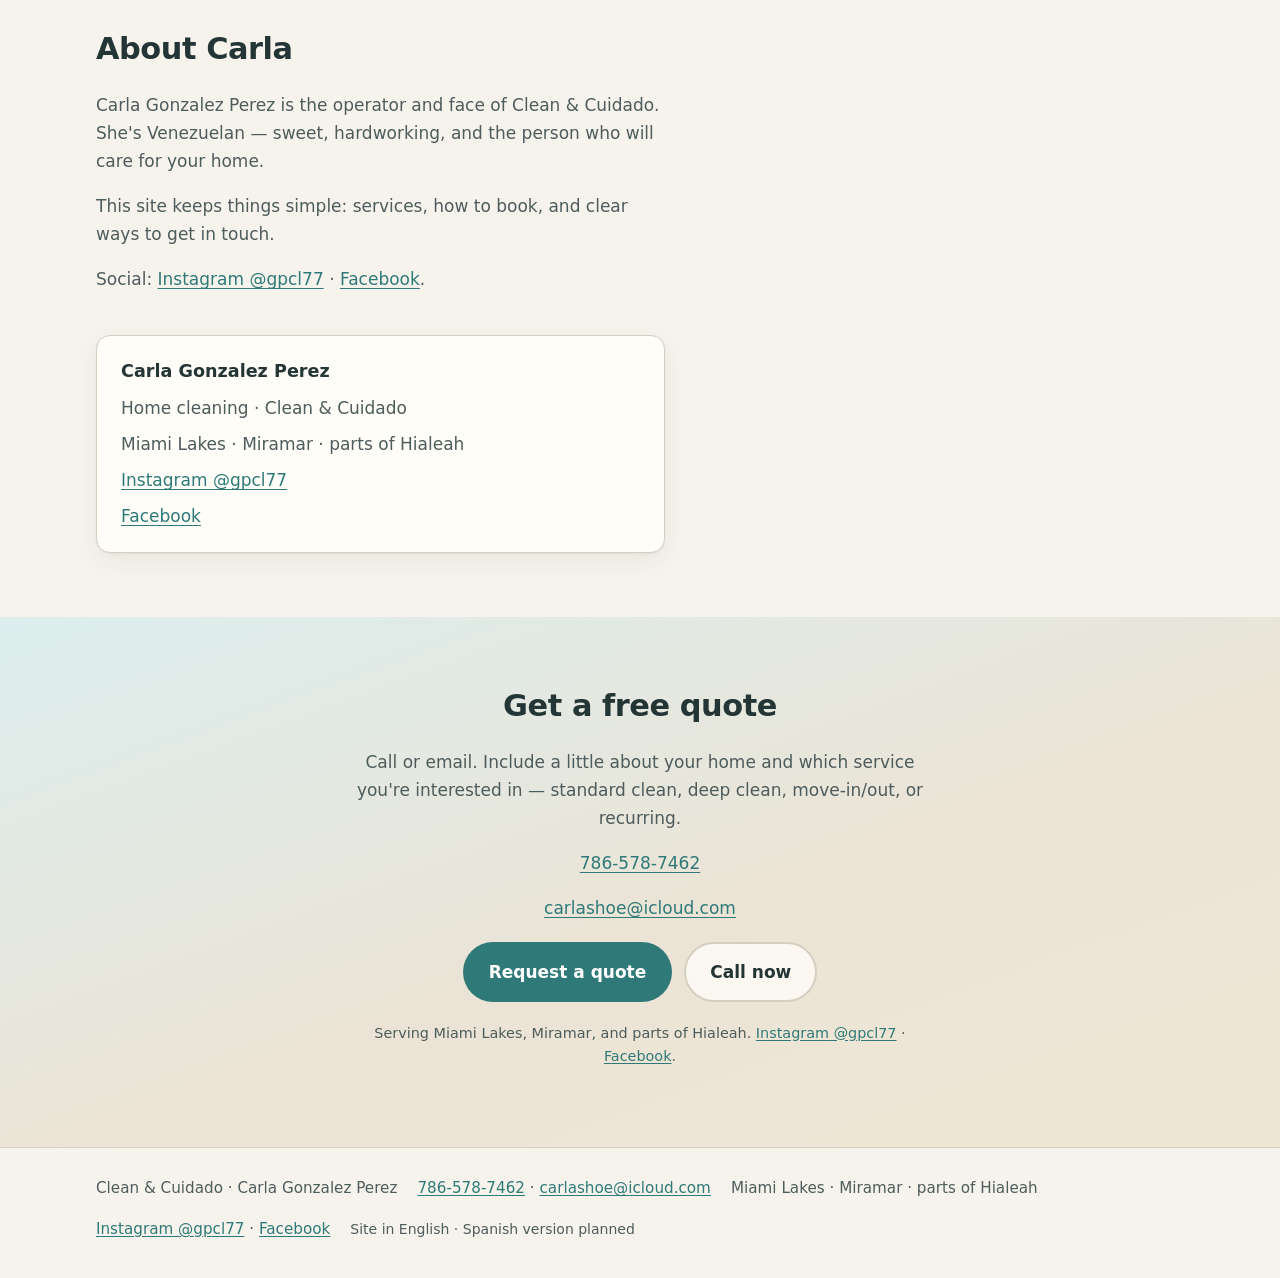
==== commit b468ab3d: "Wire Ops intake form as primary CTA; keep phone and email" ====
--- a/index.html
+++ b/index.html
@@ -1,31 +1,25 @@
 <!DOCTYPE html>
-<html lang="es">
+<html lang="en">
 <head>
   <meta charset="utf-8">
   <meta name="viewport" content="width=device-width, initial-scale=1">
-  <title>Clean &amp; Cuidado | Limpieza del hogar por Carla Gonzalez Perez</title>
-  <meta name="description" content="Clean &amp; Cuidado — limpieza del hogar con calidez y cuidado, por Carla Gonzalez Perez en Miami Lakes, Miramar y partes de Hialeah. Llama o escribe para una cotización gratis.">
+  <title>Clean &amp; Cuidado | Home Cleaning by Carla Gonzalez Perez</title>
+  <meta name="description" content="Clean &amp; Cuidado — warm, careful home cleaning by Carla Gonzalez Perez in Miami Lakes, Miramar, and parts of Hialeah. Call or email for a free quote.">
   <meta name="author" content="Carla Gonzalez Perez">
-  <link rel="icon" href="assets/favicon.png" type="image/png" sizes="32x32">
-  <link rel="icon" href="assets/logo-mark.webp" type="image/webp">
-  <link rel="preload" as="image" href="assets/hero-bg.webp" type="image/webp">
   <link rel="stylesheet" href="styles.css">
 </head>
 <body>
-  <a class="skip-link" href="#main">Saltar al contenido</a>
+  <a class="skip-link" href="#main">Skip to content</a>
 
   <header class="site-header">
     <div class="wrap header-inner">
-      <a class="logo" href="#top">
-        <img src="assets/logo-mark.webp" width="40" height="40" alt="">
-        <span>Clean &amp; Cuidado</span>
-      </a>
-      <nav aria-label="Principal">
+      <a class="logo" href="#top">Clean &amp; Cuidado</a>
+      <nav aria-label="Primary">
         <ul class="nav-list">
-          <li><a href="#servicios">Servicios</a></li>
-          <li><a href="#reserva">Reserva</a></li>
-          <li><a href="#acerca">Acerca</a></li>
-          <li><a href="#contacto">Contacto</a></li>
+          <li><a href="#services">Services</a></li>
+          <li><a href="#booking">Booking</a></li>
+          <li><a href="#about">About</a></li>
+          <li><a href="#contact">Contact</a></li>
         </ul>
       </nav>
     </div>
@@ -33,144 +27,76 @@
 
   <main id="main">
     <section id="top" class="hero" aria-labelledby="hero-heading">
-      <div class="hero-bg" role="img" aria-label="Sala luminosa de Miami con sofá crema, plantas y vista al agua"></div>
-      <div class="hero-overlay" aria-hidden="true"></div>
       <div class="wrap hero-inner">
-        <p class="eyebrow">Limpieza del hogar · Miami Lakes, Miramar y partes de Hialeah</p>
-        <p class="en">Home cleaning · Miami Lakes, Miramar &amp; parts of Hialeah</p>
-        <h1 id="hero-heading">Un hogar limpio, con calma y cuidado</h1>
-        <p class="en">A calm, careful clean for your home</p>
-        <p class="lede">Clean &amp; Cuidado es el negocio de limpieza de Carla Gonzalez Perez — venezolana, maracucha, cálida y trabajadora. Trabajo con esmero, comunicación clara y un trato cercano.</p>
-        <p class="en">Warm, careful home cleaning by Carla Gonzalez Perez.</p>
-        <p class="hero-note"><strong>Zona de servicio:</strong> Miami Lakes, Miramar y partes de Hialeah.</p>
-        <p class="en">Service area: Miami Lakes, Miramar, and parts of Hialeah.</p>
+        <p class="eyebrow">Home cleaning · Miami Lakes, Miramar &amp; parts of Hialeah</p>
+        <h1 id="hero-heading">A calm, careful clean for your home</h1>
+        <p class="lede">Clean &amp; Cuidado is the home cleaning business of Carla Gonzalez Perez — Venezuelan, warm, and hardworking. Thoughtful work, clear communication, and a soft place to start.</p>
+        <p class="hero-note"><strong>Service area:</strong> Miami Lakes, Miramar, and parts of Hialeah.</p>
         <p class="cta-row">
-          <a class="btn btn-primary" href="https://forms.gle/u16UCvXTbQHnU7NaA" rel="noopener noreferrer" target="_blank">Pide tu cotización gratis</a>
-          <a class="btn btn-ghost" href="tel:+17865787462">Llama al 786-578-7462</a>
+          <a class="btn btn-primary" href="https://forms.gle/u16UCvXTbQHnU7NaA" rel="noopener noreferrer" target="_blank">Request a quote</a>
+          <a class="btn btn-ghost" href="tel:+17865787462">Call 786-578-7462</a>
         </p>
-        <p class="lang-note">Sitio en español. English follows each heading.</p>
+        <p class="lang-note">English for now — Spanish coming soon. / Inglés por ahora — español pronto.</p>
       </div>
     </section>
 
-    <section id="servicios" class="section section-wash" aria-labelledby="services-heading">
+    <section id="services" class="section" aria-labelledby="services-heading">
       <div class="wrap">
-        <h2 id="services-heading">Servicios</h2>
-        <p class="en">Services</p>
-        <p class="section-intro">Opciones claras. Los detalles y el horario se acuerdan cuando pides tu cotización.</p>
-        <p class="en">Straightforward options. Details and timing are worked out when you request a quote.</p>
+        <h2 id="services-heading">Services</h2>
+        <p class="section-intro">Straightforward options. Details and timing are worked out when you request a quote.</p>
         <ul class="service-grid">
-          <li class="card">
-            <img class="card-icon" src="assets/icon-standard.webp" width="80" height="80" alt="Icono de limpieza estándar: atomizador y cepillo con destellos" loading="lazy">
-            <h3>Limpieza estándar</h3>
-            <p class="en">Standard clean</p>
-            <p>Mantenimiento regular para que los espacios se sientan frescos y en orden.</p>
-          </li>
-          <li class="card">
-            <img class="card-icon" src="assets/icon-deep.webp" width="80" height="80" alt="Icono de limpieza profunda: guantes y cepillo de fregar" loading="lazy">
-            <h3>Limpieza profunda</h3>
-            <p class="en">Deep clean</p>
-            <p>Una pasada más completa cuando el hogar necesita atención extra.</p>
-          </li>
-          <li class="card">
-            <img class="card-icon" src="assets/icon-move.webp" width="80" height="80" alt="Icono de limpieza de mudanza: caja de cartón frente a una casa limpia" loading="lazy">
-            <h3>Mudanza (entrada/salida)</h3>
-            <p class="en">Move-in / move-out</p>
-            <p>Ayuda para dejar un lugar listo al salir o al llegar.</p>
-          </li>
-          <li class="card">
-            <img class="card-icon" src="assets/icon-recurring.webp" width="80" height="80" alt="Icono de limpieza recurrente: calendario con marca de verificación y destellos" loading="lazy">
-            <h3>Recurrente</h3>
-            <p class="en">Recurring</p>
-            <p>Limpiezas periódicas con un ritmo que se adapta a tu casa.</p>
-          </li>
+          <li class="card"><h3>Standard clean</h3><p>Regular upkeep to keep living spaces fresh and tidy.</p></li>
+          <li class="card"><h3>Deep clean</h3><p>A more thorough pass when a home needs extra attention.</p></li>
+          <li class="card"><h3>Move-in / move-out</h3><p>Help getting a place ready to leave or settle into.</p></li>
+          <li class="card"><h3>Recurring</h3><p>Ongoing cleans on a schedule that fits your home.</p></li>
         </ul>
       </div>
     </section>
 
-    <section id="reserva" class="section section-alt" aria-labelledby="booking-heading">
+    <section id="booking" class="section section-alt" aria-labelledby="booking-heading">
       <div class="wrap">
-        <div class="heading-with-icon">
-          <img class="heading-icon" src="assets/icon-quote.webp" width="56" height="56" alt="Icono de lista para cotización de limpieza" loading="lazy">
-          <div>
-            <h2 id="booking-heading">Cómo reservar</h2>
-            <p class="en">How booking works</p>
-          </div>
-        </div>
+        <h2 id="booking-heading">How booking works</h2>
         <ol class="steps">
-          <li>
-            <span class="step-num" aria-hidden="true">1</span>
-            <div>
-              <h3>Llama o escribe para una cotización gratis</h3>
-              <p class="en">Call or email for a free quote</p>
-              <p>Cuéntame un poco de tu casa y el tipo de limpieza que necesitas. Cada cotización es personal — aquí no hay montos.</p>
-            </div>
-          </li>
-          <li>
-            <span class="step-num" aria-hidden="true">2</span>
-            <div>
-              <h3>Confirmamos los detalles</h3>
-              <p class="en">Confirm details</p>
-              <p>Alineamos el alcance, el horario y si estás en Miami Lakes, Miramar o partes de Hialeah.</p>
-            </div>
-          </li>
-          <li>
-            <span class="step-num" aria-hidden="true">3</span>
-            <div>
-              <h3>Reservamos tu limpieza</h3>
-              <p class="en">Book your clean</p>
-              <p>Cuando la cotización te parezca bien, agendamos un horario que funcione.</p>
-            </div>
-          </li>
+          <li><span class="step-num" aria-hidden="true">1</span><div><h3>Call or email for a free quote</h3><p>Send a short note (or call) about your home and the kind of clean you need. Quotes are personal — no dollar amounts listed here.</p></div></li>
+          <li><span class="step-num" aria-hidden="true">2</span><div><h3>Confirm details</h3><p>We'll align on scope, timing, and whether you're in Miami Lakes, Miramar, or parts of Hialeah.</p></div></li>
+          <li><span class="step-num" aria-hidden="true">3</span><div><h3>Book your clean</h3><p>Once you're happy with the quote, we'll schedule a time that works.</p></div></li>
         </ol>
         <p class="cta-row">
-          <a class="btn btn-primary" href="https://forms.gle/u16UCvXTbQHnU7NaA" rel="noopener noreferrer" target="_blank">Pide tu cotización gratis</a>
-          <a class="btn btn-ghost" href="tel:+17865787462">Llama al 786-578-7462</a>
+          <a class="btn btn-primary" href="https://forms.gle/u16UCvXTbQHnU7NaA" rel="noopener noreferrer" target="_blank">Request a quote</a>
+          <a class="btn btn-ghost" href="tel:+17865787462">Call 786-578-7462</a>
         </p>
       </div>
     </section>
 
-    <section id="acerca" class="section" aria-labelledby="about-heading">
+    <section id="about" class="section" aria-labelledby="about-heading">
       <div class="wrap about-grid">
         <div>
-          <h2 id="about-heading">Sobre Carla</h2>
-          <p class="en">About Carla</p>
-          <p>Carla Gonzalez Perez es quien opera y representa Clean &amp; Cuidado. Es venezolana — maracucha, cálida, trabajadora — y la persona que va a cuidar tu hogar.</p>
-          <p>Este sitio va al grano: servicios, cómo reservar y formas claras de contactarla.</p>
-          <p>Redes: <a href="https://www.instagram.com/gpcl77" rel="noopener noreferrer" target="_blank">Instagram @gpcl77</a> · <a href="https://www.facebook.com/share/1DXMRZvRr8/" rel="noopener noreferrer" target="_blank">Facebook</a>.</p>
+          <h2 id="about-heading">About Carla</h2>
+          <p>Carla Gonzalez Perez is the operator and face of Clean &amp; Cuidado. She's Venezuelan — sweet, hardworking, and the person who will care for your home.</p>
+          <p>This site keeps things simple: services, how to book, and clear ways to get in touch.</p>
+          <p>Social: <a href="https://www.instagram.com/gpcl77" rel="noopener noreferrer" target="_blank">Instagram @gpcl77</a> · <a href="https://www.facebook.com/share/1DXMRZvRr8/" rel="noopener noreferrer" target="_blank">Facebook</a>.</p>
         </div>
-        <figure class="about-photo">
-          <img src="assets/about-vignette.webp" width="800" height="533" alt="Cocina impecable y soleada con gabinetes turquesa suave, encimeras blancas y vista de palmeras en Miami" loading="lazy">
-        </figure>
-        <aside class="about-aside" aria-label="De un vistazo">
+        <aside class="about-aside" aria-label="At a glance">
           <p><strong>Carla Gonzalez Perez</strong></p>
-          <p>Limpieza del hogar · Clean &amp; Cuidado</p>
-          <p class="en">Home cleaning · Clean &amp; Cuidado</p>
-          <p>Miami Lakes · Miramar · partes de Hialeah</p>
+          <p>Home cleaning · Clean &amp; Cuidado</p>
+          <p>Miami Lakes · Miramar · parts of Hialeah</p>
           <p><a href="https://www.instagram.com/gpcl77" rel="noopener noreferrer" target="_blank">Instagram @gpcl77</a></p>
           <p><a href="https://www.facebook.com/share/1DXMRZvRr8/" rel="noopener noreferrer" target="_blank">Facebook</a></p>
         </aside>
       </div>
     </section>
 
-    <section id="contacto" class="section section-cta" aria-labelledby="contact-heading">
+    <section id="contact" class="section section-cta" aria-labelledby="contact-heading">
       <div class="wrap contact-inner">
-        <h2 id="contact-heading">Pide tu cotización gratis</h2>
-        <p class="en">Get a free quote</p>
-        <p>Llama o escribe. Cuéntame un poco de tu casa y qué servicio te interesa: limpieza estándar, profunda, mudanza o recurrente.</p>
-        <p class="en">Call or email. Include a little about your home and which service you need.</p>
-        <p class="contact-line">
-          <img src="assets/icon-phone.webp" width="40" height="40" alt="Icono de teléfono" loading="lazy">
-          <a href="tel:+17865787462">786-578-7462</a>
+        <h2 id="contact-heading">Get a free quote</h2>
+        <p>Call or email. Include a little about your home and which service you're interested in — standard clean, deep clean, move-in/out, or recurring.</p>
+        <p class="contact-email"><a href="tel:+17865787462">786-578-7462</a></p>
+        <p class="contact-email"><a href="mailto:carlashoe@icloud.com">carlashoe@icloud.com</a></p>
+        <p class="cta-row">
+          <a class="btn btn-primary btn-large" href="https://forms.gle/u16UCvXTbQHnU7NaA" rel="noopener noreferrer" target="_blank">Request a quote</a>
+          <a class="btn btn-ghost btn-large" href="tel:+17865787462">Call now</a>
         </p>
-        <p class="contact-line">
-          <img src="assets/icon-email.webp" width="40" height="40" alt="Icono de correo electrónico" loading="lazy">
-          <a href="mailto:carlashoe@icloud.com">carlashoe@icloud.com</a>
-        </p>
-        <p class="cta-row">
-          <a class="btn btn-primary btn-large" href="https://forms.gle/u16UCvXTbQHnU7NaA" rel="noopener noreferrer" target="_blank">Pide tu cotización gratis</a>
-          <a class="btn btn-ghost btn-large" href="tel:+17865787462">Llama ahora</a>
-        </p>
-        <p class="fine-print">Miami Lakes, Miramar y partes de Hialeah. <a href="https://www.instagram.com/gpcl77" rel="noopener noreferrer" target="_blank">Instagram @gpcl77</a> · <a href="https://www.facebook.com/share/1DXMRZvRr8/" rel="noopener noreferrer" target="_blank">Facebook</a>.</p>
+        <p class="fine-print">Serving Miami Lakes, Miramar, and parts of Hialeah. <a href="https://www.instagram.com/gpcl77" rel="noopener noreferrer" target="_blank">Instagram @gpcl77</a> · <a href="https://www.facebook.com/share/1DXMRZvRr8/" rel="noopener noreferrer" target="_blank">Facebook</a>.</p>
       </div>
     </section>
   </main>
@@ -179,9 +105,9 @@
     <div class="wrap footer-inner">
       <p>Clean &amp; Cuidado · Carla Gonzalez Perez</p>
       <p><a href="tel:+17865787462">786-578-7462</a> · <a href="mailto:carlashoe@icloud.com">carlashoe@icloud.com</a></p>
-      <p>Miami Lakes · Miramar · partes de Hialeah</p>
+      <p>Miami Lakes · Miramar · parts of Hialeah</p>
       <p><a href="https://www.instagram.com/gpcl77" rel="noopener noreferrer" target="_blank">Instagram @gpcl77</a> · <a href="https://www.facebook.com/share/1DXMRZvRr8/" rel="noopener noreferrer" target="_blank">Facebook</a></p>
-      <p class="footer-lang">Sitio en español · English under each heading</p>
+      <p class="footer-lang">Site in English · Spanish version planned</p>
     </div>
   </footer>
 </body>
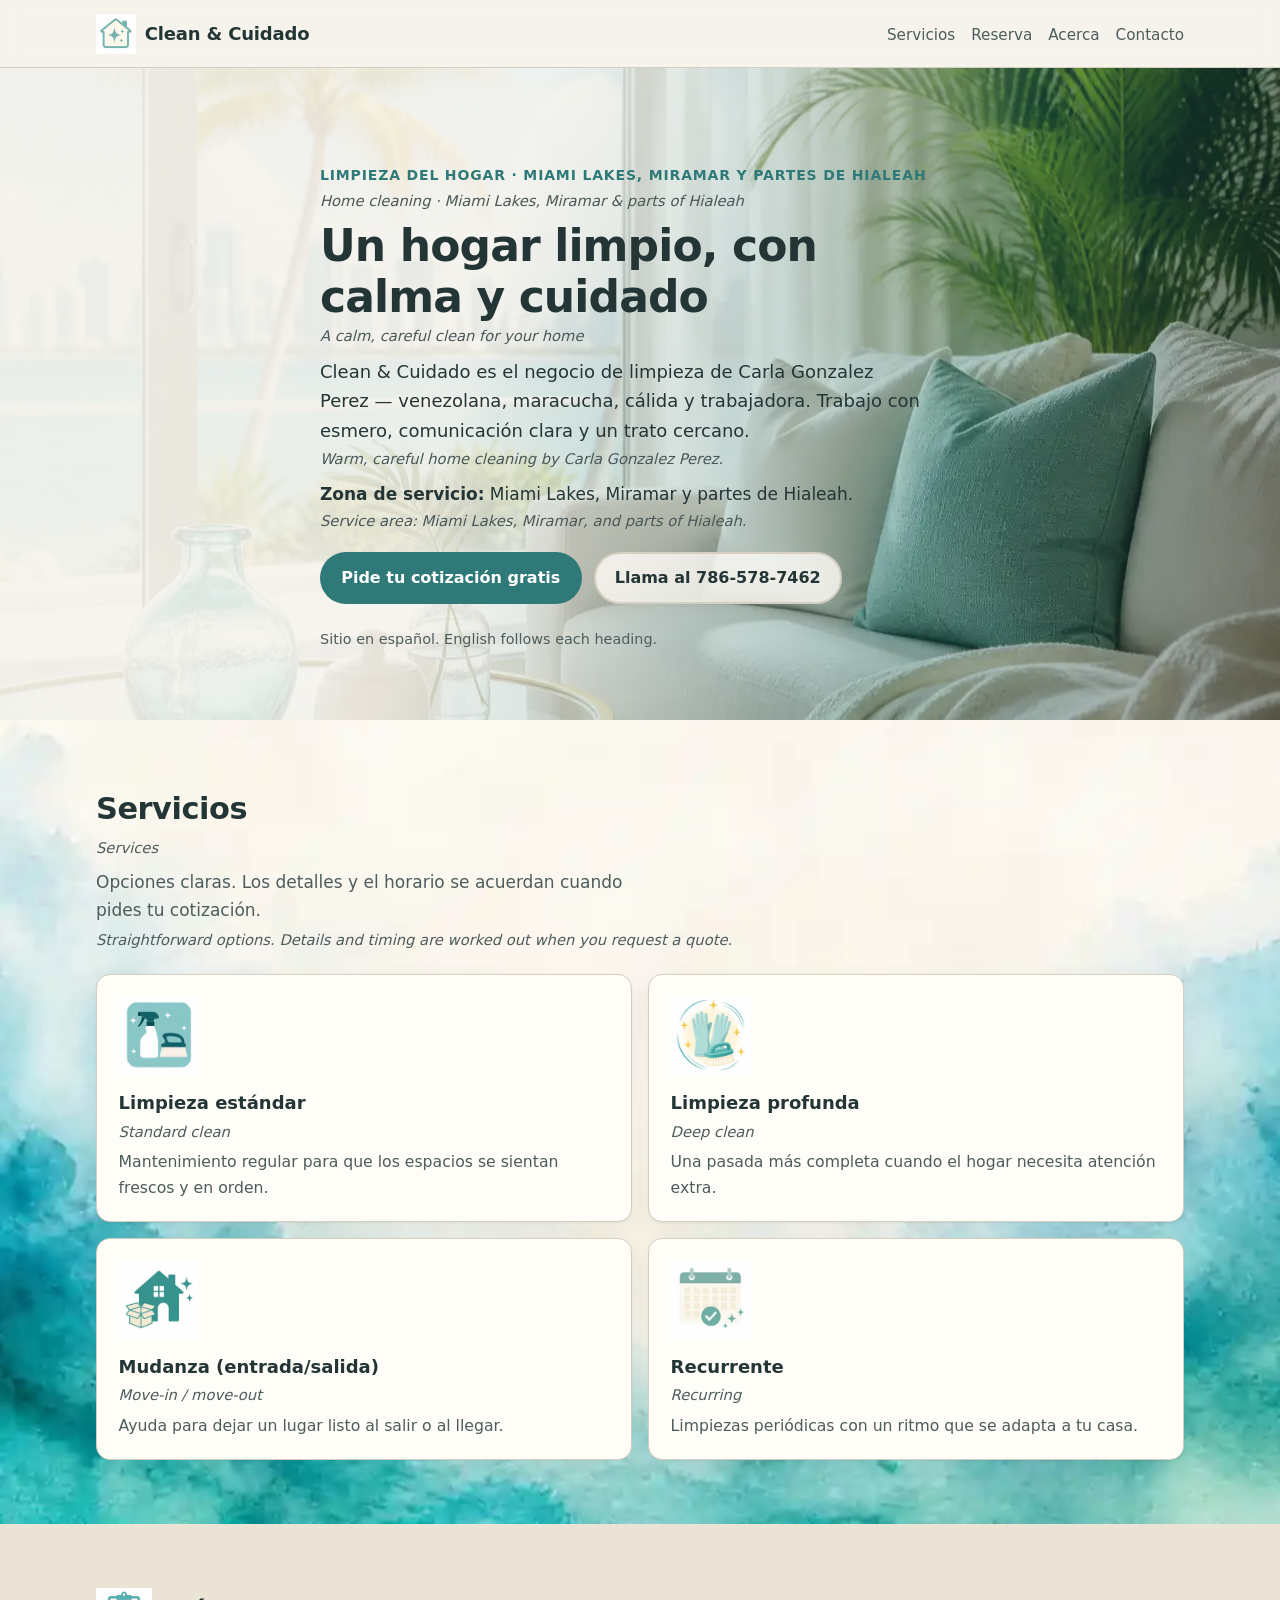
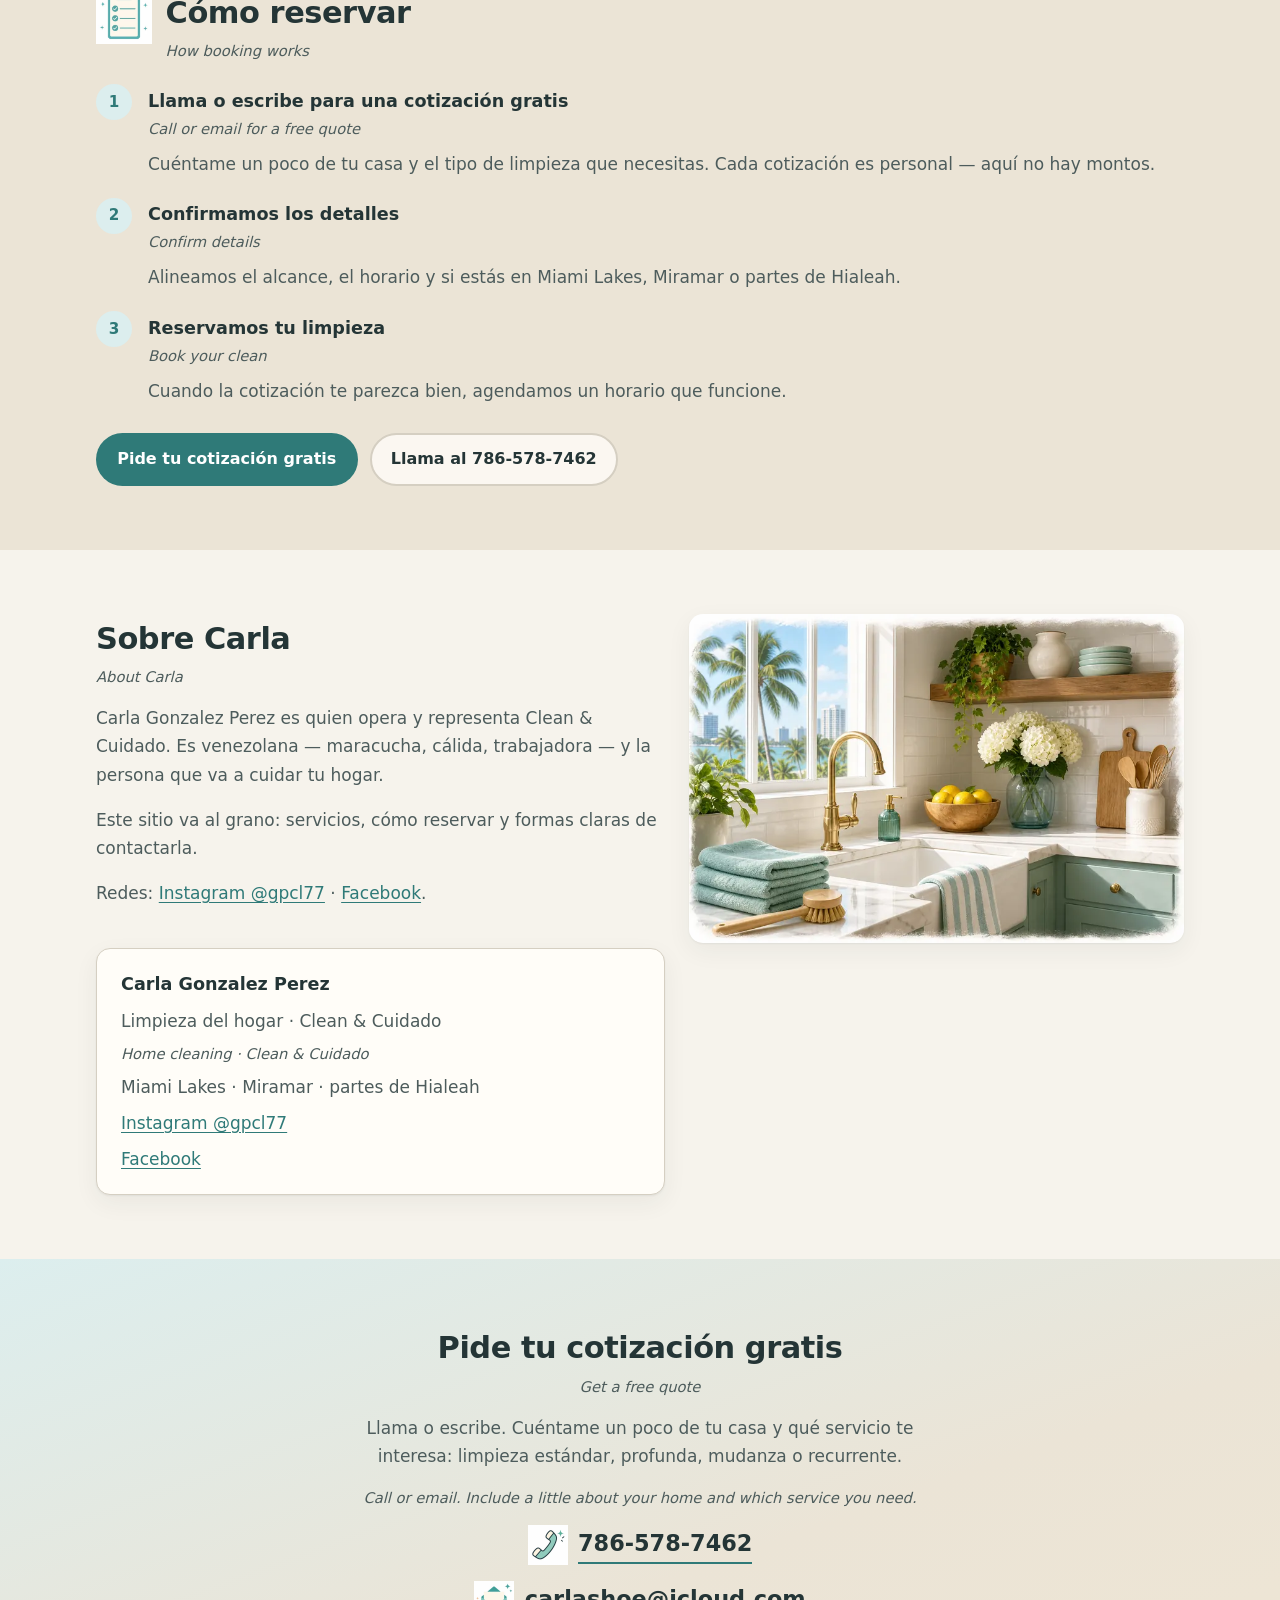
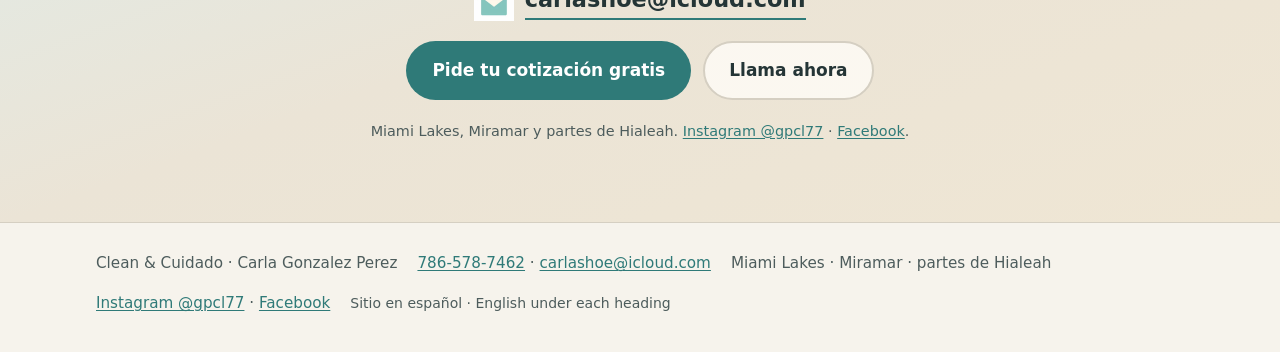
==== commit 7c77311a: "Spanish-first landing with compressed WebP assets (#1) * Make landing Spanish-first and add hero plu" ====
--- a/index.html
+++ b/index.html
@@ -1,25 +1,31 @@
 <!DOCTYPE html>
-<html lang="en">
+<html lang="es">
 <head>
   <meta charset="utf-8">
   <meta name="viewport" content="width=device-width, initial-scale=1">
-  <title>Clean &amp; Cuidado | Home Cleaning by Carla Gonzalez Perez</title>
-  <meta name="description" content="Clean &amp; Cuidado — warm, careful home cleaning by Carla Gonzalez Perez in Miami Lakes, Miramar, and parts of Hialeah. Call or email for a free quote.">
+  <title>Clean &amp; Cuidado | Limpieza del hogar por Carla Gonzalez Perez</title>
+  <meta name="description" content="Clean &amp; Cuidado — limpieza del hogar con calidez y cuidado, por Carla Gonzalez Perez en Miami Lakes, Miramar y partes de Hialeah. Llama o escribe para una cotización gratis.">
   <meta name="author" content="Carla Gonzalez Perez">
+  <link rel="icon" href="assets/favicon.png" type="image/png" sizes="32x32">
+  <link rel="icon" href="assets/logo-mark.webp" type="image/webp">
+  <link rel="preload" as="image" href="assets/hero-bg.webp" type="image/webp">
   <link rel="stylesheet" href="styles.css">
 </head>
 <body>
-  <a class="skip-link" href="#main">Skip to content</a>
+  <a class="skip-link" href="#main">Saltar al contenido</a>
 
   <header class="site-header">
     <div class="wrap header-inner">
-      <a class="logo" href="#top">Clean &amp; Cuidado</a>
-      <nav aria-label="Primary">
+      <a class="logo" href="#top">
+        <img src="assets/logo-mark.webp" width="40" height="40" alt="">
+        <span>Clean &amp; Cuidado</span>
+      </a>
+      <nav aria-label="Principal">
         <ul class="nav-list">
-          <li><a href="#services">Services</a></li>
-          <li><a href="#booking">Booking</a></li>
-          <li><a href="#about">About</a></li>
-          <li><a href="#contact">Contact</a></li>
+          <li><a href="#servicios">Servicios</a></li>
+          <li><a href="#reserva">Reserva</a></li>
+          <li><a href="#acerca">Acerca</a></li>
+          <li><a href="#contacto">Contacto</a></li>
         </ul>
       </nav>
     </div>
@@ -27,76 +33,144 @@
 
   <main id="main">
     <section id="top" class="hero" aria-labelledby="hero-heading">
+      <div class="hero-bg" role="img" aria-label="Sala luminosa de Miami con sofá crema, plantas y vista al agua"></div>
+      <div class="hero-overlay" aria-hidden="true"></div>
       <div class="wrap hero-inner">
-        <p class="eyebrow">Home cleaning · Miami Lakes, Miramar &amp; parts of Hialeah</p>
-        <h1 id="hero-heading">A calm, careful clean for your home</h1>
-        <p class="lede">Clean &amp; Cuidado is the home cleaning business of Carla Gonzalez Perez — Venezuelan, warm, and hardworking. Thoughtful work, clear communication, and a soft place to start.</p>
-        <p class="hero-note"><strong>Service area:</strong> Miami Lakes, Miramar, and parts of Hialeah.</p>
+        <p class="eyebrow">Limpieza del hogar · Miami Lakes, Miramar y partes de Hialeah</p>
+        <p class="en">Home cleaning · Miami Lakes, Miramar &amp; parts of Hialeah</p>
+        <h1 id="hero-heading">Un hogar limpio, con calma y cuidado</h1>
+        <p class="en">A calm, careful clean for your home</p>
+        <p class="lede">Clean &amp; Cuidado es el negocio de limpieza de Carla Gonzalez Perez — venezolana, maracucha, cálida y trabajadora. Trabajo con esmero, comunicación clara y un trato cercano.</p>
+        <p class="en">Warm, careful home cleaning by Carla Gonzalez Perez.</p>
+        <p class="hero-note"><strong>Zona de servicio:</strong> Miami Lakes, Miramar y partes de Hialeah.</p>
+        <p class="en">Service area: Miami Lakes, Miramar, and parts of Hialeah.</p>
         <p class="cta-row">
-          <a class="btn btn-primary" href="https://forms.gle/u16UCvXTbQHnU7NaA" rel="noopener noreferrer" target="_blank">Request a quote</a>
-          <a class="btn btn-ghost" href="tel:+17865787462">Call 786-578-7462</a>
+          <a class="btn btn-primary" href="https://forms.gle/u16UCvXTbQHnU7NaA" rel="noopener noreferrer" target="_blank">Pide tu cotización gratis</a>
+          <a class="btn btn-ghost" href="tel:+17865787462">Llama al 786-578-7462</a>
         </p>
-        <p class="lang-note">English for now — Spanish coming soon. / Inglés por ahora — español pronto.</p>
+        <p class="lang-note">Sitio en español. English follows each heading.</p>
       </div>
     </section>
 
-    <section id="services" class="section" aria-labelledby="services-heading">
+    <section id="servicios" class="section section-wash" aria-labelledby="services-heading">
       <div class="wrap">
-        <h2 id="services-heading">Services</h2>
-        <p class="section-intro">Straightforward options. Details and timing are worked out when you request a quote.</p>
+        <h2 id="services-heading">Servicios</h2>
+        <p class="en">Services</p>
+        <p class="section-intro">Opciones claras. Los detalles y el horario se acuerdan cuando pides tu cotización.</p>
+        <p class="en">Straightforward options. Details and timing are worked out when you request a quote.</p>
         <ul class="service-grid">
-          <li class="card"><h3>Standard clean</h3><p>Regular upkeep to keep living spaces fresh and tidy.</p></li>
-          <li class="card"><h3>Deep clean</h3><p>A more thorough pass when a home needs extra attention.</p></li>
-          <li class="card"><h3>Move-in / move-out</h3><p>Help getting a place ready to leave or settle into.</p></li>
-          <li class="card"><h3>Recurring</h3><p>Ongoing cleans on a schedule that fits your home.</p></li>
+          <li class="card">
+            <img class="card-icon" src="assets/icon-standard.webp" width="80" height="80" alt="Icono de limpieza estándar: atomizador y cepillo con destellos" loading="lazy">
+            <h3>Limpieza estándar</h3>
+            <p class="en">Standard clean</p>
+            <p>Mantenimiento regular para que los espacios se sientan frescos y en orden.</p>
+          </li>
+          <li class="card">
+            <img class="card-icon" src="assets/icon-deep.webp" width="80" height="80" alt="Icono de limpieza profunda: guantes y cepillo de fregar" loading="lazy">
+            <h3>Limpieza profunda</h3>
+            <p class="en">Deep clean</p>
+            <p>Una pasada más completa cuando el hogar necesita atención extra.</p>
+          </li>
+          <li class="card">
+            <img class="card-icon" src="assets/icon-move.webp" width="80" height="80" alt="Icono de limpieza de mudanza: caja de cartón frente a una casa limpia" loading="lazy">
+            <h3>Mudanza (entrada/salida)</h3>
+            <p class="en">Move-in / move-out</p>
+            <p>Ayuda para dejar un lugar listo al salir o al llegar.</p>
+          </li>
+          <li class="card">
+            <img class="card-icon" src="assets/icon-recurring.webp" width="80" height="80" alt="Icono de limpieza recurrente: calendario con marca de verificación y destellos" loading="lazy">
+            <h3>Recurrente</h3>
+            <p class="en">Recurring</p>
+            <p>Limpiezas periódicas con un ritmo que se adapta a tu casa.</p>
+          </li>
         </ul>
       </div>
     </section>
 
-    <section id="booking" class="section section-alt" aria-labelledby="booking-heading">
+    <section id="reserva" class="section section-alt" aria-labelledby="booking-heading">
       <div class="wrap">
-        <h2 id="booking-heading">How booking works</h2>
+        <div class="heading-with-icon">
+          <img class="heading-icon" src="assets/icon-quote.webp" width="56" height="56" alt="Icono de lista para cotización de limpieza" loading="lazy">
+          <div>
+            <h2 id="booking-heading">Cómo reservar</h2>
+            <p class="en">How booking works</p>
+          </div>
+        </div>
         <ol class="steps">
-          <li><span class="step-num" aria-hidden="true">1</span><div><h3>Call or email for a free quote</h3><p>Send a short note (or call) about your home and the kind of clean you need. Quotes are personal — no dollar amounts listed here.</p></div></li>
-          <li><span class="step-num" aria-hidden="true">2</span><div><h3>Confirm details</h3><p>We'll align on scope, timing, and whether you're in Miami Lakes, Miramar, or parts of Hialeah.</p></div></li>
-          <li><span class="step-num" aria-hidden="true">3</span><div><h3>Book your clean</h3><p>Once you're happy with the quote, we'll schedule a time that works.</p></div></li>
+          <li>
+            <span class="step-num" aria-hidden="true">1</span>
+            <div>
+              <h3>Llama o escribe para una cotización gratis</h3>
+              <p class="en">Call or email for a free quote</p>
+              <p>Cuéntame un poco de tu casa y el tipo de limpieza que necesitas. Cada cotización es personal — aquí no hay montos.</p>
+            </div>
+          </li>
+          <li>
+            <span class="step-num" aria-hidden="true">2</span>
+            <div>
+              <h3>Confirmamos los detalles</h3>
+              <p class="en">Confirm details</p>
+              <p>Alineamos el alcance, el horario y si estás en Miami Lakes, Miramar o partes de Hialeah.</p>
+            </div>
+          </li>
+          <li>
+            <span class="step-num" aria-hidden="true">3</span>
+            <div>
+              <h3>Reservamos tu limpieza</h3>
+              <p class="en">Book your clean</p>
+              <p>Cuando la cotización te parezca bien, agendamos un horario que funcione.</p>
+            </div>
+          </li>
         </ol>
         <p class="cta-row">
-          <a class="btn btn-primary" href="https://forms.gle/u16UCvXTbQHnU7NaA" rel="noopener noreferrer" target="_blank">Request a quote</a>
-          <a class="btn btn-ghost" href="tel:+17865787462">Call 786-578-7462</a>
+          <a class="btn btn-primary" href="https://forms.gle/u16UCvXTbQHnU7NaA" rel="noopener noreferrer" target="_blank">Pide tu cotización gratis</a>
+          <a class="btn btn-ghost" href="tel:+17865787462">Llama al 786-578-7462</a>
         </p>
       </div>
     </section>
 
-    <section id="about" class="section" aria-labelledby="about-heading">
+    <section id="acerca" class="section" aria-labelledby="about-heading">
       <div class="wrap about-grid">
         <div>
-          <h2 id="about-heading">About Carla</h2>
-          <p>Carla Gonzalez Perez is the operator and face of Clean &amp; Cuidado. She's Venezuelan — sweet, hardworking, and the person who will care for your home.</p>
-          <p>This site keeps things simple: services, how to book, and clear ways to get in touch.</p>
-          <p>Social: <a href="https://www.instagram.com/gpcl77" rel="noopener noreferrer" target="_blank">Instagram @gpcl77</a> · <a href="https://www.facebook.com/share/1DXMRZvRr8/" rel="noopener noreferrer" target="_blank">Facebook</a>.</p>
+          <h2 id="about-heading">Sobre Carla</h2>
+          <p class="en">About Carla</p>
+          <p>Carla Gonzalez Perez es quien opera y representa Clean &amp; Cuidado. Es venezolana — maracucha, cálida, trabajadora — y la persona que va a cuidar tu hogar.</p>
+          <p>Este sitio va al grano: servicios, cómo reservar y formas claras de contactarla.</p>
+          <p>Redes: <a href="https://www.instagram.com/gpcl77" rel="noopener noreferrer" target="_blank">Instagram @gpcl77</a> · <a href="https://www.facebook.com/share/1DXMRZvRr8/" rel="noopener noreferrer" target="_blank">Facebook</a>.</p>
         </div>
-        <aside class="about-aside" aria-label="At a glance">
+        <figure class="about-photo">
+          <img src="assets/about-vignette.webp" width="800" height="533" alt="Cocina impecable y soleada con gabinetes turquesa suave, encimeras blancas y vista de palmeras en Miami" loading="lazy">
+        </figure>
+        <aside class="about-aside" aria-label="De un vistazo">
           <p><strong>Carla Gonzalez Perez</strong></p>
-          <p>Home cleaning · Clean &amp; Cuidado</p>
-          <p>Miami Lakes · Miramar · parts of Hialeah</p>
+          <p>Limpieza del hogar · Clean &amp; Cuidado</p>
+          <p class="en">Home cleaning · Clean &amp; Cuidado</p>
+          <p>Miami Lakes · Miramar · partes de Hialeah</p>
           <p><a href="https://www.instagram.com/gpcl77" rel="noopener noreferrer" target="_blank">Instagram @gpcl77</a></p>
           <p><a href="https://www.facebook.com/share/1DXMRZvRr8/" rel="noopener noreferrer" target="_blank">Facebook</a></p>
         </aside>
       </div>
     </section>
 
-    <section id="contact" class="section section-cta" aria-labelledby="contact-heading">
+    <section id="contacto" class="section section-cta" aria-labelledby="contact-heading">
       <div class="wrap contact-inner">
-        <h2 id="contact-heading">Get a free quote</h2>
-        <p>Call or email. Include a little about your home and which service you're interested in — standard clean, deep clean, move-in/out, or recurring.</p>
-        <p class="contact-email"><a href="tel:+17865787462">786-578-7462</a></p>
-        <p class="contact-email"><a href="mailto:carlashoe@icloud.com">carlashoe@icloud.com</a></p>
+        <h2 id="contact-heading">Pide tu cotización gratis</h2>
+        <p class="en">Get a free quote</p>
+        <p>Llama o escribe. Cuéntame un poco de tu casa y qué servicio te interesa: limpieza estándar, profunda, mudanza o recurrente.</p>
+        <p class="en">Call or email. Include a little about your home and which service you need.</p>
+        <p class="contact-line">
+          <img src="assets/icon-phone.webp" width="40" height="40" alt="Icono de teléfono" loading="lazy">
+          <a href="tel:+17865787462">786-578-7462</a>
+        </p>
+        <p class="contact-line">
+          <img src="assets/icon-email.webp" width="40" height="40" alt="Icono de correo electrónico" loading="lazy">
+          <a href="mailto:carlashoe@icloud.com">carlashoe@icloud.com</a>
+        </p>
         <p class="cta-row">
-          <a class="btn btn-primary btn-large" href="https://forms.gle/u16UCvXTbQHnU7NaA" rel="noopener noreferrer" target="_blank">Request a quote</a>
-          <a class="btn btn-ghost btn-large" href="tel:+17865787462">Call now</a>
+          <a class="btn btn-primary btn-large" href="https://forms.gle/u16UCvXTbQHnU7NaA" rel="noopener noreferrer" target="_blank">Pide tu cotización gratis</a>
+          <a class="btn btn-ghost btn-large" href="tel:+17865787462">Llama ahora</a>
         </p>
-        <p class="fine-print">Serving Miami Lakes, Miramar, and parts of Hialeah. <a href="https://www.instagram.com/gpcl77" rel="noopener noreferrer" target="_blank">Instagram @gpcl77</a> · <a href="https://www.facebook.com/share/1DXMRZvRr8/" rel="noopener noreferrer" target="_blank">Facebook</a>.</p>
+        <p class="fine-print">Miami Lakes, Miramar y partes de Hialeah. <a href="https://www.instagram.com/gpcl77" rel="noopener noreferrer" target="_blank">Instagram @gpcl77</a> · <a href="https://www.facebook.com/share/1DXMRZvRr8/" rel="noopener noreferrer" target="_blank">Facebook</a>.</p>
       </div>
     </section>
   </main>
@@ -105,9 +179,9 @@
     <div class="wrap footer-inner">
       <p>Clean &amp; Cuidado · Carla Gonzalez Perez</p>
       <p><a href="tel:+17865787462">786-578-7462</a> · <a href="mailto:carlashoe@icloud.com">carlashoe@icloud.com</a></p>
-      <p>Miami Lakes · Miramar · parts of Hialeah</p>
+      <p>Miami Lakes · Miramar · partes de Hialeah</p>
       <p><a href="https://www.instagram.com/gpcl77" rel="noopener noreferrer" target="_blank">Instagram @gpcl77</a> · <a href="https://www.facebook.com/share/1DXMRZvRr8/" rel="noopener noreferrer" target="_blank">Facebook</a></p>
-      <p class="footer-lang">Site in English · Spanish version planned</p>
+      <p class="footer-lang">Sitio en español · English under each heading</p>
     </div>
   </footer>
 </body>
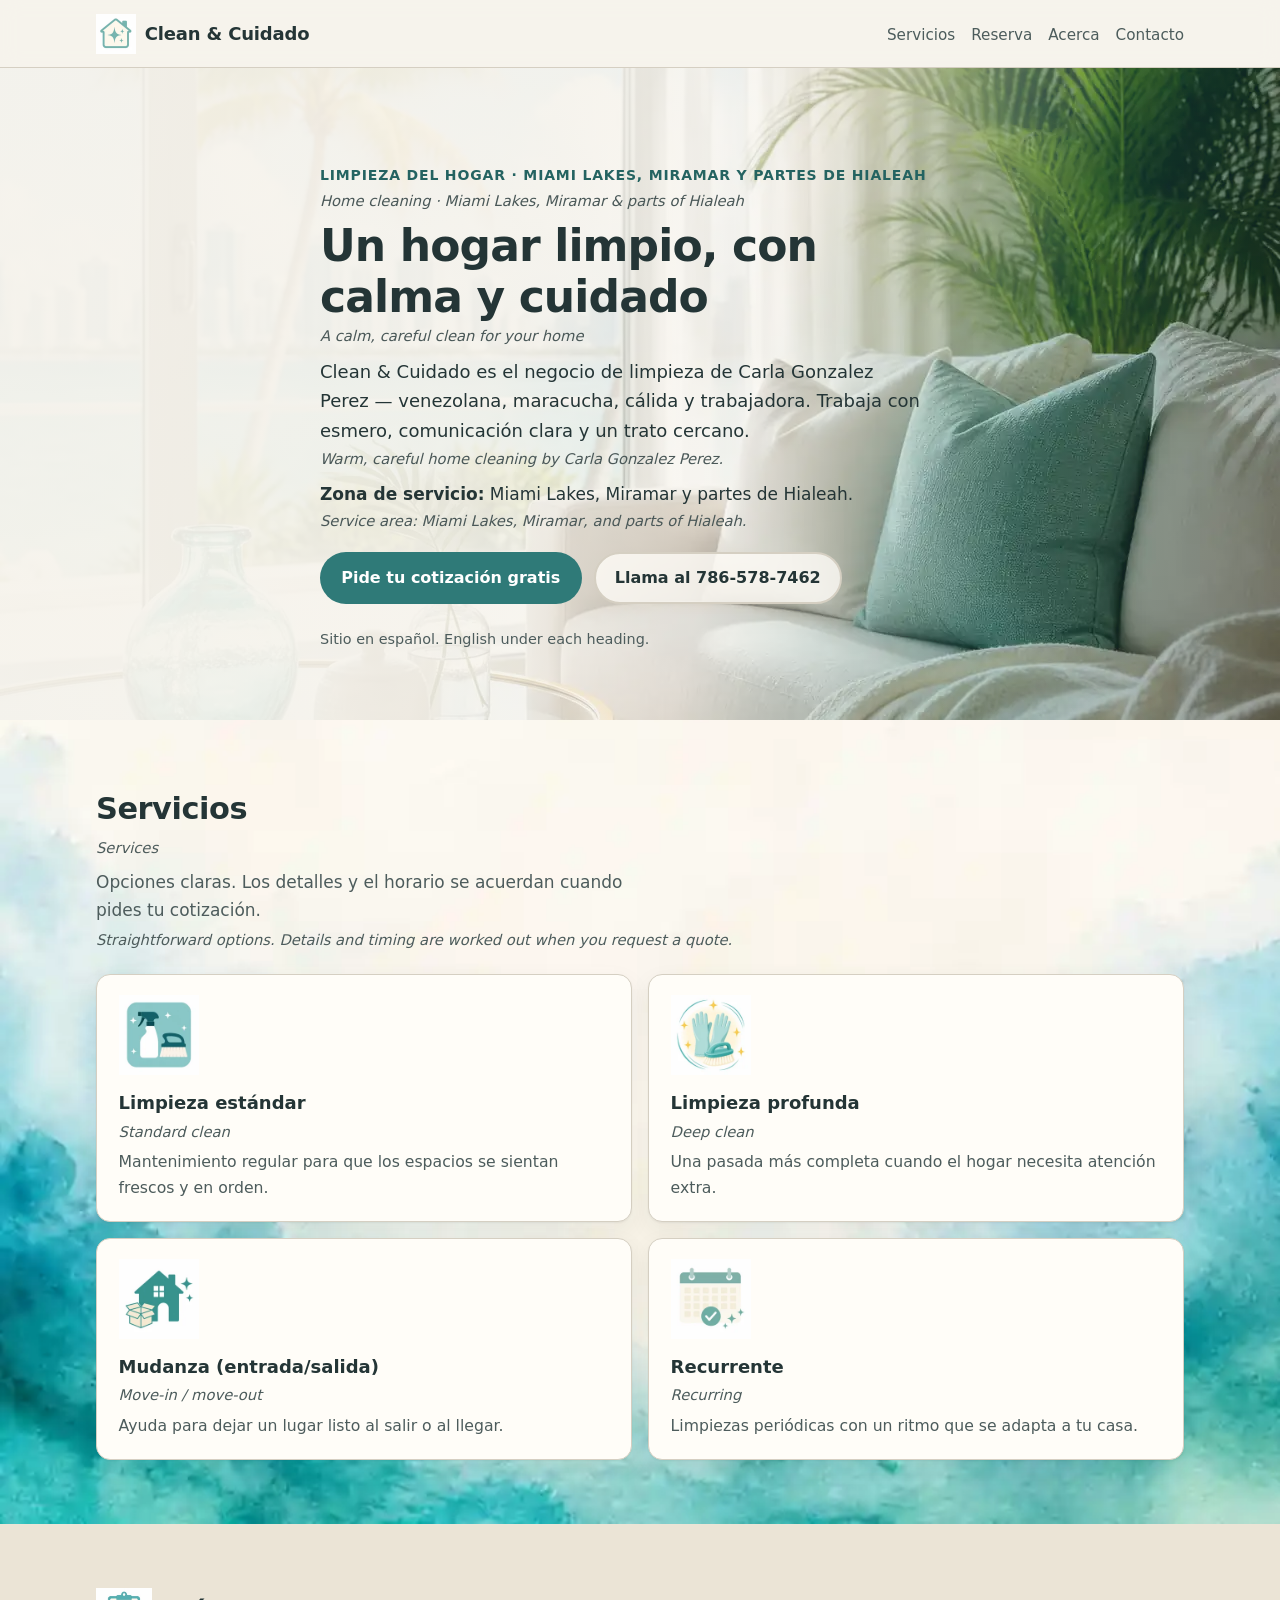
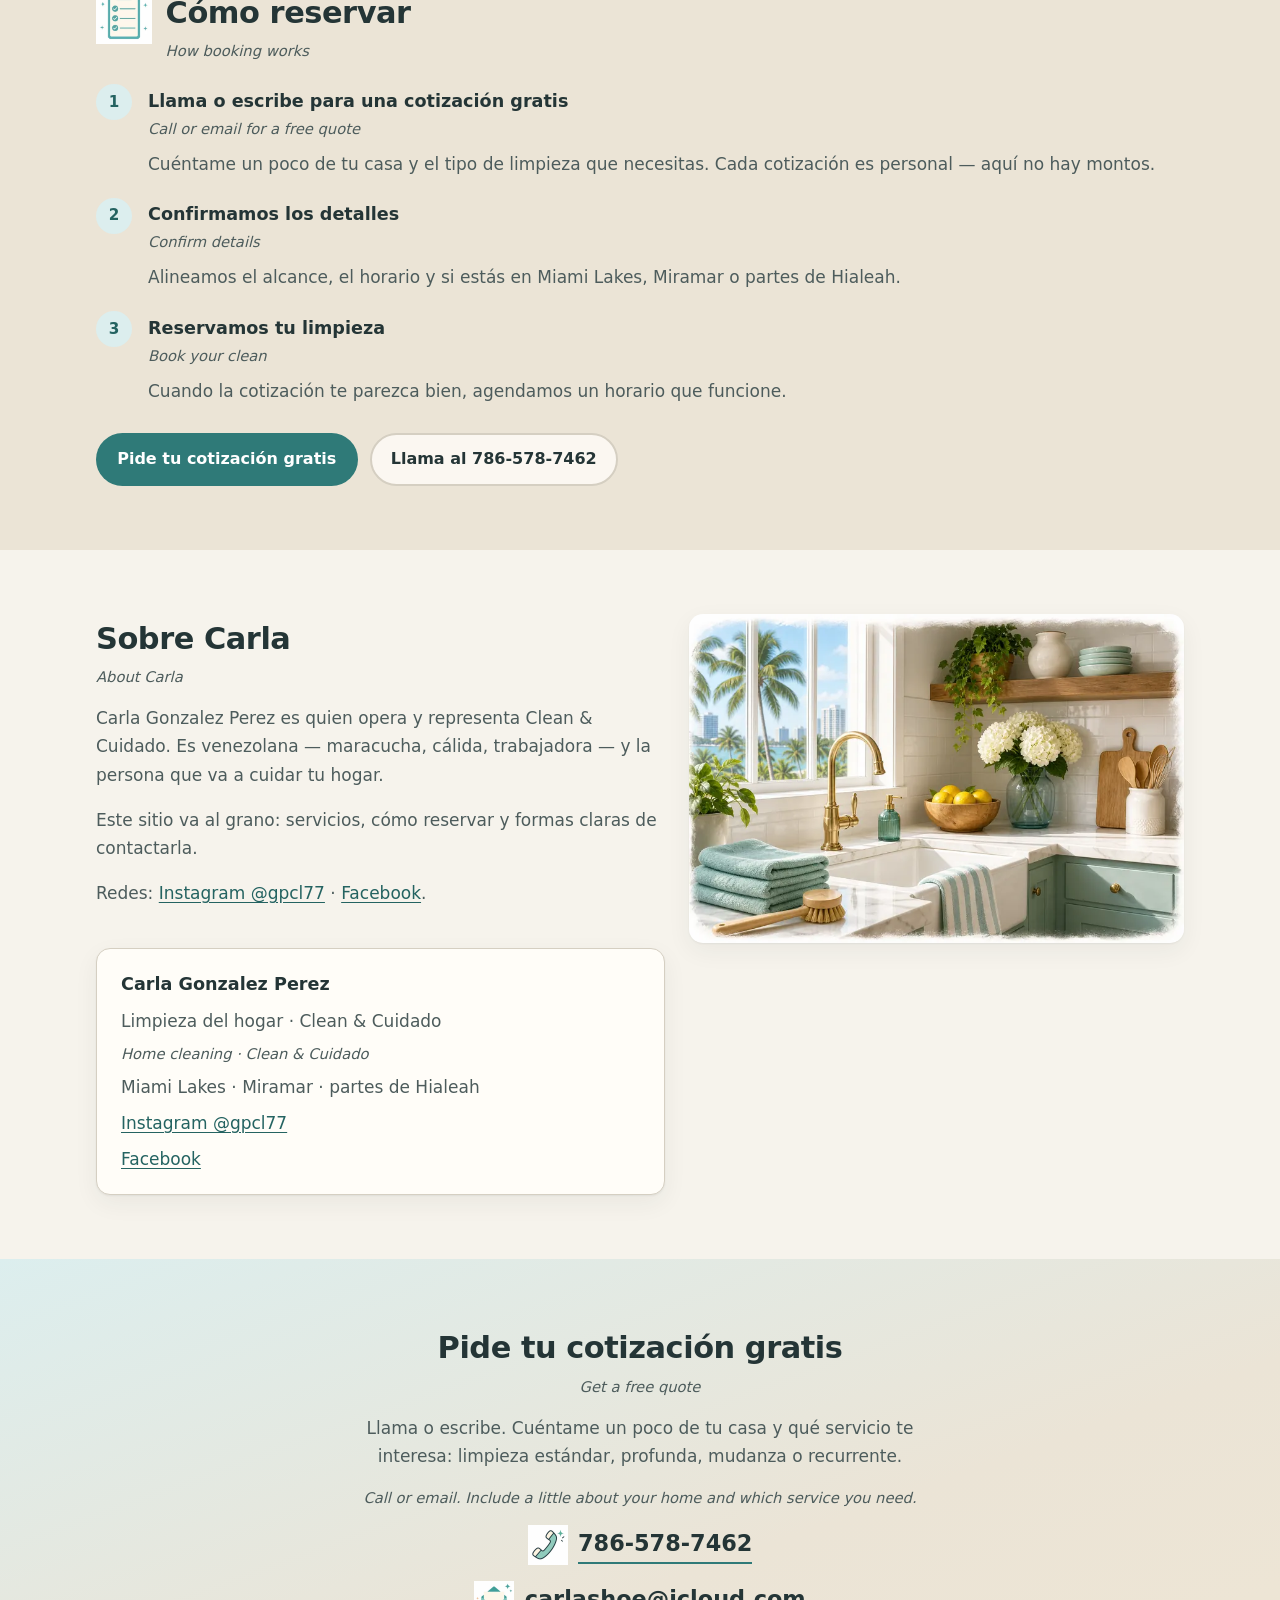
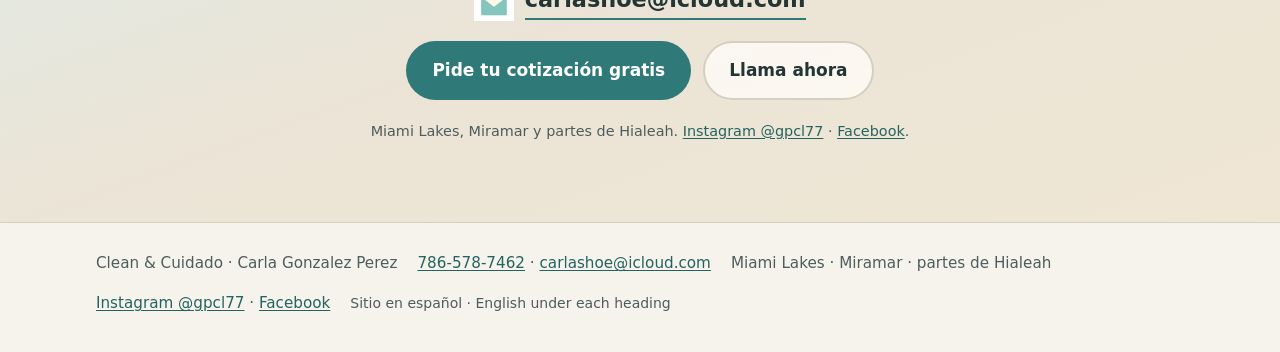
==== commit 16a45381: "Polish landing: share meta, contrast, and lean assets Add Open Graph/Twitter cards, canonical URL, a" ====
--- a/index.html
+++ b/index.html
@@ -2,12 +2,32 @@
 <html lang="es">
 <head>
   <meta charset="utf-8">
-  <meta name="viewport" content="width=device-width, initial-scale=1">
+  <meta name="viewport" content="width=device-width, initial-scale=1, viewport-fit=cover">
   <title>Clean &amp; Cuidado | Limpieza del hogar por Carla Gonzalez Perez</title>
   <meta name="description" content="Clean &amp; Cuidado — limpieza del hogar con calidez y cuidado, por Carla Gonzalez Perez en Miami Lakes, Miramar y partes de Hialeah. Llama o escribe para una cotización gratis.">
   <meta name="author" content="Carla Gonzalez Perez">
+  <meta name="theme-color" content="#2f7a78">
+  <meta name="color-scheme" content="light">
+  <link rel="canonical" href="https://bshoemak2.github.io/carlas-cleaning-landing/">
+  <meta property="og:type" content="website">
+  <meta property="og:locale" content="es_US">
+  <meta property="og:site_name" content="Clean &amp; Cuidado">
+  <meta property="og:url" content="https://bshoemak2.github.io/carlas-cleaning-landing/">
+  <meta property="og:title" content="Clean &amp; Cuidado | Limpieza del hogar por Carla Gonzalez Perez">
+  <meta property="og:description" content="Limpieza del hogar con calidez y cuidado, por Carla Gonzalez Perez. Miami Lakes, Miramar y partes de Hialeah. Pide tu cotización gratis.">
+  <meta property="og:image" content="https://bshoemak2.github.io/carlas-cleaning-landing/assets/hero-bg.webp">
+  <meta property="og:image:type" content="image/webp">
+  <meta property="og:image:width" content="1280">
+  <meta property="og:image:height" content="853">
+  <meta property="og:image:alt" content="Sala luminosa de Miami con sofá crema, plantas y vista al agua">
+  <meta name="twitter:card" content="summary_large_image">
+  <meta name="twitter:title" content="Clean &amp; Cuidado | Limpieza del hogar por Carla Gonzalez Perez">
+  <meta name="twitter:description" content="Limpieza del hogar con calidez y cuidado, por Carla Gonzalez Perez. Miami Lakes, Miramar y partes de Hialeah. Pide tu cotización gratis.">
+  <meta name="twitter:image" content="https://bshoemak2.github.io/carlas-cleaning-landing/assets/hero-bg.webp">
+  <meta name="twitter:image:alt" content="Sala luminosa de Miami con sofá crema, plantas y vista al agua">
   <link rel="icon" href="assets/favicon.png" type="image/png" sizes="32x32">
   <link rel="icon" href="assets/logo-mark.webp" type="image/webp">
+  <link rel="apple-touch-icon" href="assets/apple-touch-icon.png" sizes="180x180">
   <link rel="preload" as="image" href="assets/hero-bg.webp" type="image/webp">
   <link rel="stylesheet" href="styles.css">
 </head>
@@ -33,54 +53,55 @@
 
   <main id="main">
     <section id="top" class="hero" aria-labelledby="hero-heading">
-      <div class="hero-bg" role="img" aria-label="Sala luminosa de Miami con sofá crema, plantas y vista al agua"></div>
+      <img class="hero-bg" src="assets/hero-bg.webp" width="1280" height="853" alt="Sala luminosa de Miami con sofá crema, plantas y vista al agua" fetchpriority="high" decoding="async">
       <div class="hero-overlay" aria-hidden="true"></div>
       <div class="wrap hero-inner">
         <p class="eyebrow">Limpieza del hogar · Miami Lakes, Miramar y partes de Hialeah</p>
-        <p class="en">Home cleaning · Miami Lakes, Miramar &amp; parts of Hialeah</p>
+        <p class="en" lang="en">Home cleaning · Miami Lakes, Miramar &amp; parts of Hialeah</p>
         <h1 id="hero-heading">Un hogar limpio, con calma y cuidado</h1>
-        <p class="en">A calm, careful clean for your home</p>
-        <p class="lede">Clean &amp; Cuidado es el negocio de limpieza de Carla Gonzalez Perez — venezolana, maracucha, cálida y trabajadora. Trabajo con esmero, comunicación clara y un trato cercano.</p>
-        <p class="en">Warm, careful home cleaning by Carla Gonzalez Perez.</p>
+        <p class="en" lang="en">A calm, careful clean for your home</p>
+        <p class="lede">Clean &amp; Cuidado es el negocio de limpieza de Carla Gonzalez Perez — venezolana, maracucha, cálida y trabajadora. Trabaja con esmero, comunicación clara y un trato cercano.</p>
+        <p class="en" lang="en">Warm, careful home cleaning by Carla Gonzalez Perez.</p>
         <p class="hero-note"><strong>Zona de servicio:</strong> Miami Lakes, Miramar y partes de Hialeah.</p>
-        <p class="en">Service area: Miami Lakes, Miramar, and parts of Hialeah.</p>
+        <p class="en" lang="en">Service area: Miami Lakes, Miramar, and parts of Hialeah.</p>
         <p class="cta-row">
           <a class="btn btn-primary" href="https://forms.gle/u16UCvXTbQHnU7NaA" rel="noopener noreferrer" target="_blank">Pide tu cotización gratis</a>
           <a class="btn btn-ghost" href="tel:+17865787462">Llama al 786-578-7462</a>
         </p>
-        <p class="lang-note">Sitio en español. English follows each heading.</p>
+        <p class="lang-note">Sitio en español. English under each heading.</p>
       </div>
     </section>
 
     <section id="servicios" class="section section-wash" aria-labelledby="services-heading">
+      <img class="section-wash-bg" src="assets/section-wash.webp" width="900" height="600" alt="" loading="lazy" decoding="async" aria-hidden="true">
       <div class="wrap">
         <h2 id="services-heading">Servicios</h2>
-        <p class="en">Services</p>
+        <p class="en" lang="en">Services</p>
         <p class="section-intro">Opciones claras. Los detalles y el horario se acuerdan cuando pides tu cotización.</p>
-        <p class="en">Straightforward options. Details and timing are worked out when you request a quote.</p>
+        <p class="en" lang="en">Straightforward options. Details and timing are worked out when you request a quote.</p>
         <ul class="service-grid">
           <li class="card">
-            <img class="card-icon" src="assets/icon-standard.webp" width="80" height="80" alt="Icono de limpieza estándar: atomizador y cepillo con destellos" loading="lazy">
+            <img class="card-icon" src="assets/icon-standard.webp" width="80" height="80" alt="Icono de limpieza estándar: atomizador y cepillo con destellos" loading="lazy" decoding="async">
             <h3>Limpieza estándar</h3>
-            <p class="en">Standard clean</p>
+            <p class="en" lang="en">Standard clean</p>
             <p>Mantenimiento regular para que los espacios se sientan frescos y en orden.</p>
           </li>
           <li class="card">
-            <img class="card-icon" src="assets/icon-deep.webp" width="80" height="80" alt="Icono de limpieza profunda: guantes y cepillo de fregar" loading="lazy">
+            <img class="card-icon" src="assets/icon-deep.webp" width="80" height="80" alt="Icono de limpieza profunda: guantes y cepillo de fregar" loading="lazy" decoding="async">
             <h3>Limpieza profunda</h3>
-            <p class="en">Deep clean</p>
+            <p class="en" lang="en">Deep clean</p>
             <p>Una pasada más completa cuando el hogar necesita atención extra.</p>
           </li>
           <li class="card">
-            <img class="card-icon" src="assets/icon-move.webp" width="80" height="80" alt="Icono de limpieza de mudanza: caja de cartón frente a una casa limpia" loading="lazy">
+            <img class="card-icon" src="assets/icon-move.webp" width="80" height="80" alt="Icono de limpieza de mudanza: caja de cartón frente a una casa limpia" loading="lazy" decoding="async">
             <h3>Mudanza (entrada/salida)</h3>
-            <p class="en">Move-in / move-out</p>
+            <p class="en" lang="en">Move-in / move-out</p>
             <p>Ayuda para dejar un lugar listo al salir o al llegar.</p>
           </li>
           <li class="card">
-            <img class="card-icon" src="assets/icon-recurring.webp" width="80" height="80" alt="Icono de limpieza recurrente: calendario con marca de verificación y destellos" loading="lazy">
+            <img class="card-icon" src="assets/icon-recurring.webp" width="80" height="80" alt="Icono de limpieza recurrente: calendario con marca de verificación y destellos" loading="lazy" decoding="async">
             <h3>Recurrente</h3>
-            <p class="en">Recurring</p>
+            <p class="en" lang="en">Recurring</p>
             <p>Limpiezas periódicas con un ritmo que se adapta a tu casa.</p>
           </li>
         </ul>
@@ -90,10 +111,10 @@
     <section id="reserva" class="section section-alt" aria-labelledby="booking-heading">
       <div class="wrap">
         <div class="heading-with-icon">
-          <img class="heading-icon" src="assets/icon-quote.webp" width="56" height="56" alt="Icono de lista para cotización de limpieza" loading="lazy">
+          <img class="heading-icon" src="assets/icon-quote.webp" width="56" height="56" alt="Icono de lista para cotización de limpieza" loading="lazy" decoding="async">
           <div>
             <h2 id="booking-heading">Cómo reservar</h2>
-            <p class="en">How booking works</p>
+            <p class="en" lang="en">How booking works</p>
           </div>
         </div>
         <ol class="steps">
@@ -101,7 +122,7 @@
             <span class="step-num" aria-hidden="true">1</span>
             <div>
               <h3>Llama o escribe para una cotización gratis</h3>
-              <p class="en">Call or email for a free quote</p>
+              <p class="en" lang="en">Call or email for a free quote</p>
               <p>Cuéntame un poco de tu casa y el tipo de limpieza que necesitas. Cada cotización es personal — aquí no hay montos.</p>
             </div>
           </li>
@@ -109,7 +130,7 @@
             <span class="step-num" aria-hidden="true">2</span>
             <div>
               <h3>Confirmamos los detalles</h3>
-              <p class="en">Confirm details</p>
+              <p class="en" lang="en">Confirm details</p>
               <p>Alineamos el alcance, el horario y si estás en Miami Lakes, Miramar o partes de Hialeah.</p>
             </div>
           </li>
@@ -117,7 +138,7 @@
             <span class="step-num" aria-hidden="true">3</span>
             <div>
               <h3>Reservamos tu limpieza</h3>
-              <p class="en">Book your clean</p>
+              <p class="en" lang="en">Book your clean</p>
               <p>Cuando la cotización te parezca bien, agendamos un horario que funcione.</p>
             </div>
           </li>
@@ -133,18 +154,18 @@
       <div class="wrap about-grid">
         <div>
           <h2 id="about-heading">Sobre Carla</h2>
-          <p class="en">About Carla</p>
+          <p class="en" lang="en">About Carla</p>
           <p>Carla Gonzalez Perez es quien opera y representa Clean &amp; Cuidado. Es venezolana — maracucha, cálida, trabajadora — y la persona que va a cuidar tu hogar.</p>
           <p>Este sitio va al grano: servicios, cómo reservar y formas claras de contactarla.</p>
           <p>Redes: <a href="https://www.instagram.com/gpcl77" rel="noopener noreferrer" target="_blank">Instagram @gpcl77</a> · <a href="https://www.facebook.com/share/1DXMRZvRr8/" rel="noopener noreferrer" target="_blank">Facebook</a>.</p>
         </div>
         <figure class="about-photo">
-          <img src="assets/about-vignette.webp" width="800" height="533" alt="Cocina impecable y soleada con gabinetes turquesa suave, encimeras blancas y vista de palmeras en Miami" loading="lazy">
+          <img src="assets/about-vignette.webp" width="800" height="533" alt="Cocina impecable y soleada con gabinetes turquesa suave, encimeras blancas y vista de palmeras en Miami" loading="lazy" decoding="async">
         </figure>
         <aside class="about-aside" aria-label="De un vistazo">
           <p><strong>Carla Gonzalez Perez</strong></p>
           <p>Limpieza del hogar · Clean &amp; Cuidado</p>
-          <p class="en">Home cleaning · Clean &amp; Cuidado</p>
+          <p class="en" lang="en">Home cleaning · Clean &amp; Cuidado</p>
           <p>Miami Lakes · Miramar · partes de Hialeah</p>
           <p><a href="https://www.instagram.com/gpcl77" rel="noopener noreferrer" target="_blank">Instagram @gpcl77</a></p>
           <p><a href="https://www.facebook.com/share/1DXMRZvRr8/" rel="noopener noreferrer" target="_blank">Facebook</a></p>
@@ -155,15 +176,15 @@
     <section id="contacto" class="section section-cta" aria-labelledby="contact-heading">
       <div class="wrap contact-inner">
         <h2 id="contact-heading">Pide tu cotización gratis</h2>
-        <p class="en">Get a free quote</p>
+        <p class="en" lang="en">Get a free quote</p>
         <p>Llama o escribe. Cuéntame un poco de tu casa y qué servicio te interesa: limpieza estándar, profunda, mudanza o recurrente.</p>
-        <p class="en">Call or email. Include a little about your home and which service you need.</p>
+        <p class="en" lang="en">Call or email. Include a little about your home and which service you need.</p>
         <p class="contact-line">
-          <img src="assets/icon-phone.webp" width="40" height="40" alt="Icono de teléfono" loading="lazy">
+          <img src="assets/icon-phone.webp" width="40" height="40" alt="" loading="lazy" decoding="async">
           <a href="tel:+17865787462">786-578-7462</a>
         </p>
         <p class="contact-line">
-          <img src="assets/icon-email.webp" width="40" height="40" alt="Icono de correo electrónico" loading="lazy">
+          <img src="assets/icon-email.webp" width="40" height="40" alt="" loading="lazy" decoding="async">
           <a href="mailto:carlashoe@icloud.com">carlashoe@icloud.com</a>
         </p>
         <p class="cta-row">
--- a/styles.css
+++ b/styles.css
@@ -8,7 +8,8 @@
   --ink-soft: #4d5c5c;
   --line: #d5cfc2;
   --accent: #2f7a78;
-  --accent-hover: #246361;
+  --accent-ink: #246361;
+  --accent-hover: #1f5c5a;
   --accent-soft: #dceeee;
   --cream: #f4eee4;
   --shadow: 0 1px 2px rgba(36, 53, 54, 0.06), 0 8px 24px rgba(36, 53, 54, 0.06);
@@ -26,6 +27,7 @@
 
 html {
   scroll-behavior: smooth;
+  overflow-x: clip;
 }
 
 body {
@@ -36,6 +38,7 @@
   color: var(--ink);
   background: var(--bg);
   -webkit-font-smoothing: antialiased;
+  padding-bottom: env(safe-area-inset-bottom);
 }
 
 img {
@@ -44,7 +47,7 @@
 }
 
 a {
-  color: var(--accent);
+  color: var(--accent-ink);
   text-underline-offset: 0.15em;
 }
 
@@ -53,8 +56,9 @@
 }
 
 a:focus-visible,
-.btn:focus-visible {
-  outline: 3px solid var(--accent);
+.btn:focus-visible,
+.logo:focus-visible {
+  outline: 3px solid var(--accent-ink);
   outline-offset: 3px;
 }
 
@@ -94,6 +98,7 @@
   background: color-mix(in srgb, var(--bg) 92%, transparent);
   backdrop-filter: blur(10px);
   border-bottom: 1px solid var(--line);
+  padding-top: env(safe-area-inset-top);
 }
 
 .header-inner {
@@ -124,7 +129,7 @@
 }
 
 .logo:hover {
-  color: var(--accent);
+  color: var(--accent-ink);
 }
 
 .nav-list {
@@ -143,7 +148,7 @@
 }
 
 .nav-list a:hover {
-  color: var(--accent);
+  color: var(--accent-ink);
 }
 
 /* Hero */
@@ -159,8 +164,11 @@
   position: absolute;
   inset: 0;
   z-index: -2;
-  background:
-    url("assets/hero-bg.webp") center right / cover no-repeat;
+  width: 100%;
+  height: 100%;
+  max-width: none;
+  object-fit: cover;
+  object-position: center right;
 }
 
 .hero-overlay {
@@ -170,10 +178,11 @@
   background:
     linear-gradient(
       105deg,
-      rgba(246, 243, 236, 0.94) 0%,
-      rgba(246, 243, 236, 0.86) 38%,
-      rgba(47, 122, 120, 0.38) 72%,
-      rgba(36, 53, 54, 0.42) 100%
+      rgba(246, 243, 236, 0.97) 0%,
+      rgba(246, 243, 236, 0.92) 40%,
+      rgba(246, 243, 236, 0.62) 58%,
+      rgba(47, 122, 120, 0.34) 78%,
+      rgba(36, 53, 54, 0.40) 100%
     );
 }
 
@@ -188,7 +197,7 @@
   font-weight: 600;
   letter-spacing: 0.06em;
   text-transform: uppercase;
-  color: var(--accent);
+  color: var(--accent-ink);
 }
 
 .hero .en {
@@ -259,8 +268,8 @@
 }
 
 .btn-ghost:hover {
-  border-color: var(--accent);
-  color: var(--accent);
+  border-color: var(--accent-ink);
+  color: var(--accent-ink);
 }
 
 .btn-large {
@@ -278,9 +287,20 @@
 }
 
 .section-wash {
-  background:
-    url("assets/section-wash.webp") center bottom / cover no-repeat,
-    var(--bg);
+  position: relative;
+  isolation: isolate;
+  background: var(--bg);
+}
+
+.section-wash-bg {
+  position: absolute;
+  inset: 0;
+  z-index: -1;
+  width: 100%;
+  height: 100%;
+  max-width: none;
+  object-fit: cover;
+  object-position: center bottom;
 }
 
 .heading-with-icon {
@@ -383,7 +403,7 @@
   height: 2.25rem;
   border-radius: 50%;
   background: var(--accent-soft);
-  color: var(--accent);
+  color: var(--accent-ink);
   font-weight: 700;
   font-size: 0.95rem;
 }
@@ -497,7 +517,7 @@
 }
 
 .contact-line a:hover {
-  color: var(--accent);
+  color: var(--accent-ink);
 }
 
 .fine-print {
@@ -542,6 +562,42 @@
   }
 }
 
+@media (max-width: 720px) {
+  .hero-overlay {
+    background:
+      linear-gradient(
+        180deg,
+        rgba(246, 243, 236, 0.97) 0%,
+        rgba(246, 243, 236, 0.94) 58%,
+        rgba(246, 243, 236, 0.86) 100%
+      );
+  }
+}
+
+@media (max-width: 480px) {
+  .header-inner {
+    align-items: flex-start;
+    gap: 0.45rem 1rem;
+    padding: 0.7rem 0;
+  }
+
+  .nav-list {
+    gap: 0.25rem 0.85rem;
+  }
+
+  .nav-list a {
+    font-size: 0.9rem;
+  }
+
+  .cta-row {
+    gap: 0.65rem;
+  }
+
+  .btn {
+    padding: 0.7rem 1.1rem;
+  }
+}
+
 @media (prefers-reduced-motion: reduce) {
   html {
     scroll-behavior: auto;
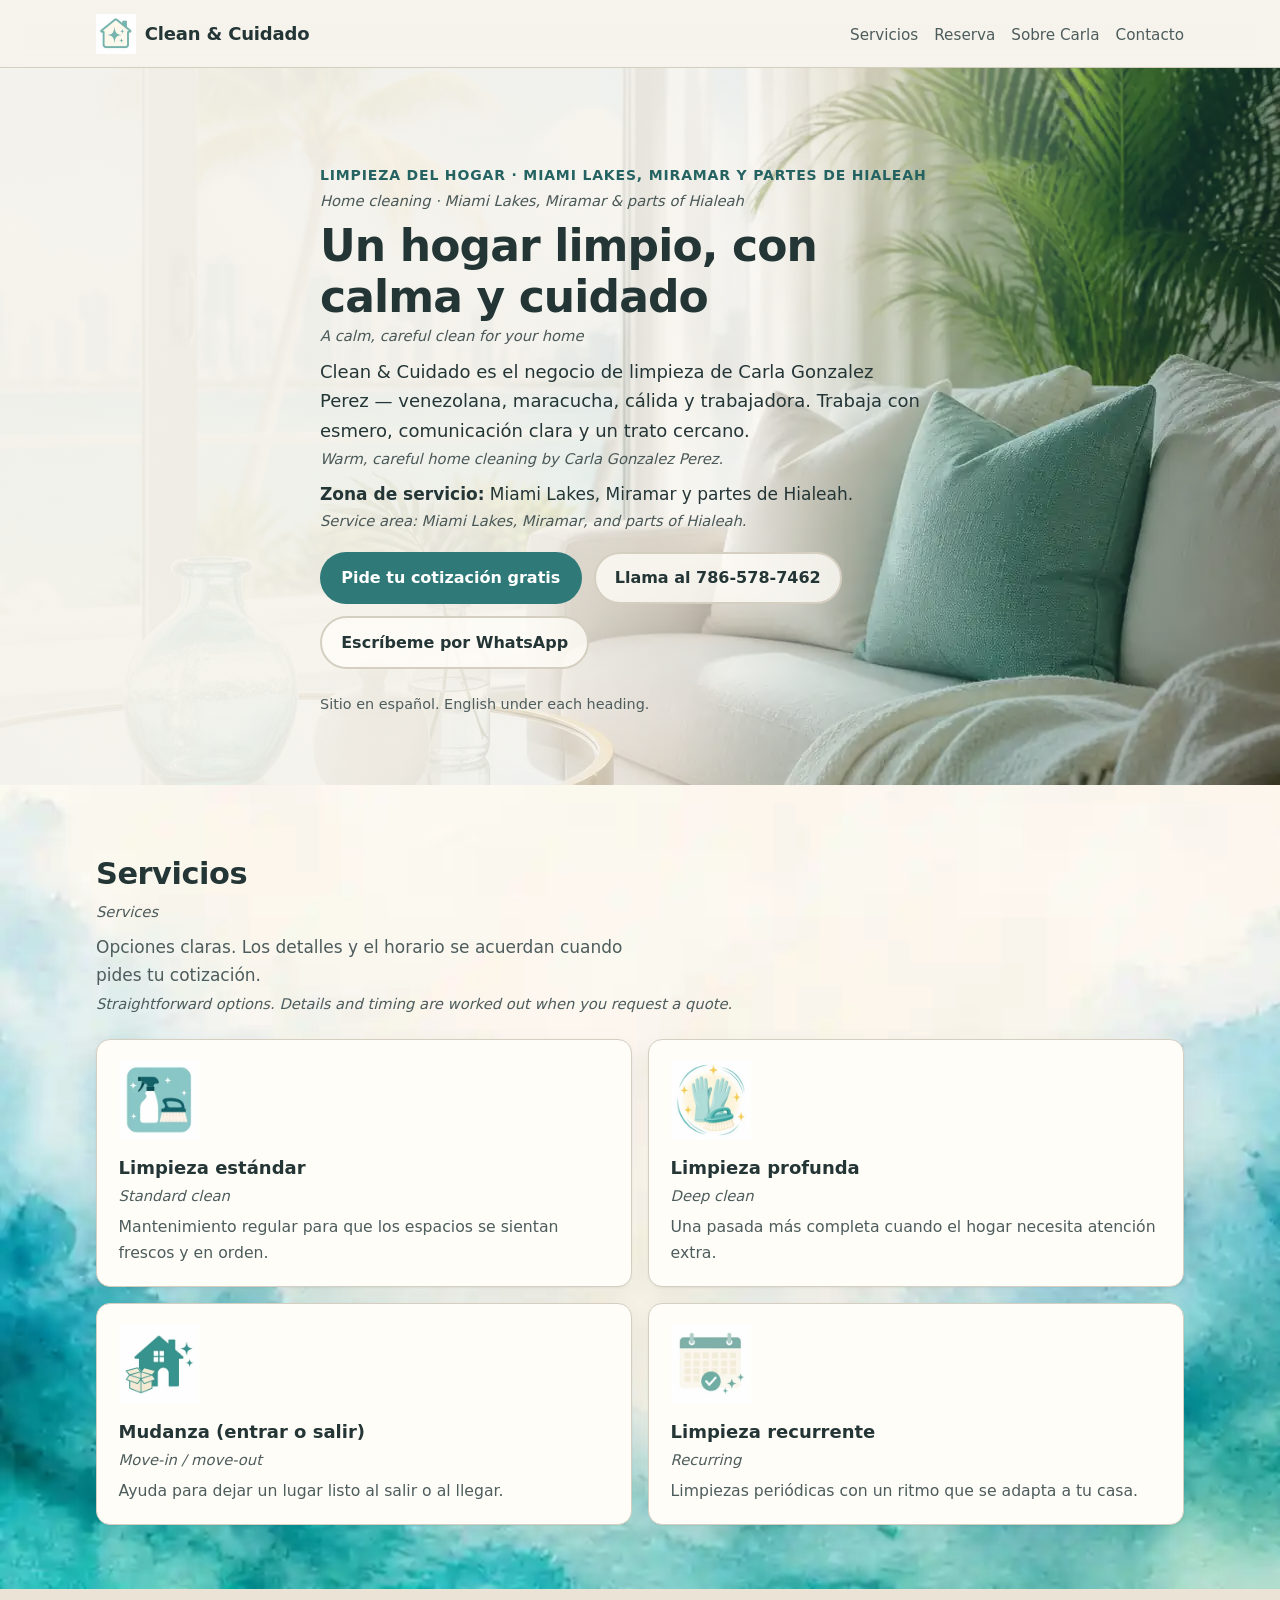
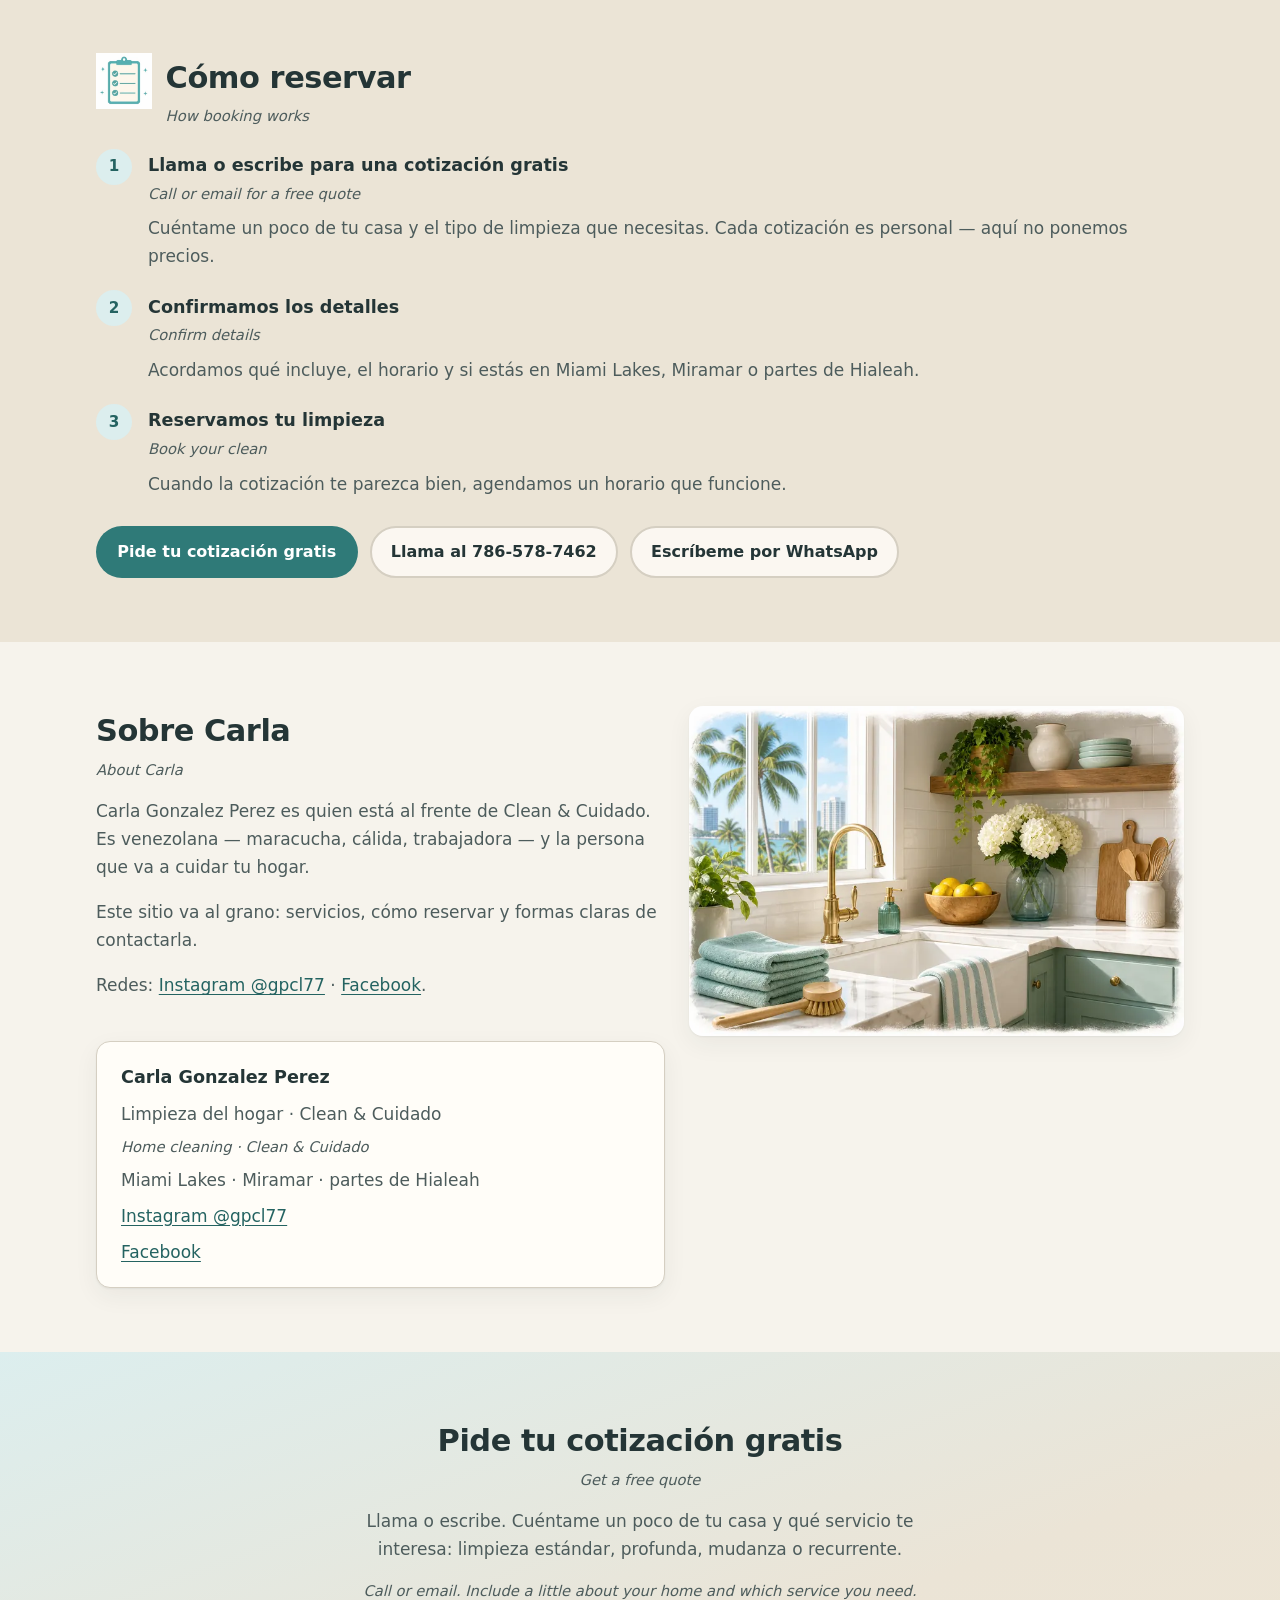
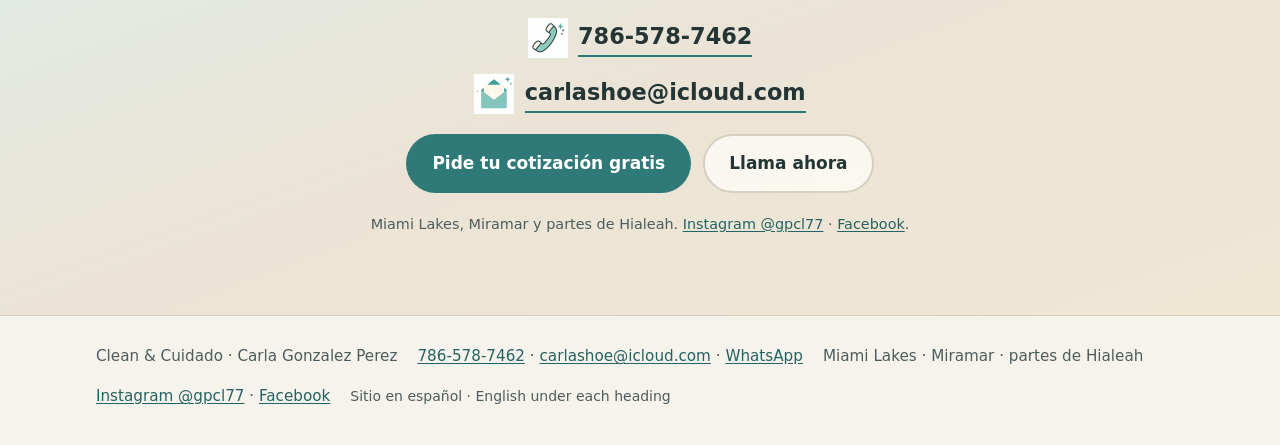
==== commit e4449f4e: "Add a home-screen install path, WhatsApp, and a share image People can install Clean & Cuidado from " ====
--- a/index.html
+++ b/index.html
@@ -5,9 +5,14 @@
   <meta name="viewport" content="width=device-width, initial-scale=1, viewport-fit=cover">
   <title>Clean &amp; Cuidado | Limpieza del hogar por Carla Gonzalez Perez</title>
   <meta name="description" content="Clean &amp; Cuidado — limpieza del hogar con calidez y cuidado, por Carla Gonzalez Perez en Miami Lakes, Miramar y partes de Hialeah. Llama o escribe para una cotización gratis.">
+  <meta name="google-site-verification" content="wqPl81v3sx2HUfa1Bn9wOqvomT6do4L3-4ns8SL16RY" />
   <meta name="author" content="Carla Gonzalez Perez">
   <meta name="theme-color" content="#2f7a78">
   <meta name="color-scheme" content="light">
+  <meta name="mobile-web-app-capable" content="yes">
+  <meta name="apple-mobile-web-app-capable" content="yes">
+  <meta name="apple-mobile-web-app-title" content="Cuidado">
+  <meta name="apple-mobile-web-app-status-bar-style" content="default">
   <link rel="canonical" href="https://bshoemak2.github.io/carlas-cleaning-landing/">
   <meta property="og:type" content="website">
   <meta property="og:locale" content="es_US">
@@ -15,21 +20,63 @@
   <meta property="og:url" content="https://bshoemak2.github.io/carlas-cleaning-landing/">
   <meta property="og:title" content="Clean &amp; Cuidado | Limpieza del hogar por Carla Gonzalez Perez">
   <meta property="og:description" content="Limpieza del hogar con calidez y cuidado, por Carla Gonzalez Perez. Miami Lakes, Miramar y partes de Hialeah. Pide tu cotización gratis.">
-  <meta property="og:image" content="https://bshoemak2.github.io/carlas-cleaning-landing/assets/hero-bg.webp">
-  <meta property="og:image:type" content="image/webp">
-  <meta property="og:image:width" content="1280">
-  <meta property="og:image:height" content="853">
-  <meta property="og:image:alt" content="Sala luminosa de Miami con sofá crema, plantas y vista al agua">
+  <meta property="og:image" content="https://bshoemak2.github.io/carlas-cleaning-landing/assets/og-image.jpg">
+  <meta property="og:image:type" content="image/jpeg">
+  <meta property="og:image:width" content="1200">
+  <meta property="og:image:height" content="630">
+  <meta property="og:image:alt" content="Clean &amp; Cuidado: sala luminosa de Miami con sofá crema, plantas y vista al agua">
   <meta name="twitter:card" content="summary_large_image">
   <meta name="twitter:title" content="Clean &amp; Cuidado | Limpieza del hogar por Carla Gonzalez Perez">
   <meta name="twitter:description" content="Limpieza del hogar con calidez y cuidado, por Carla Gonzalez Perez. Miami Lakes, Miramar y partes de Hialeah. Pide tu cotización gratis.">
-  <meta name="twitter:image" content="https://bshoemak2.github.io/carlas-cleaning-landing/assets/hero-bg.webp">
-  <meta name="twitter:image:alt" content="Sala luminosa de Miami con sofá crema, plantas y vista al agua">
+  <meta name="twitter:image" content="https://bshoemak2.github.io/carlas-cleaning-landing/assets/og-image.jpg">
+  <meta name="twitter:image:alt" content="Clean &amp; Cuidado: sala luminosa de Miami con sofá crema, plantas y vista al agua">
+  <link rel="manifest" href="manifest.webmanifest">
   <link rel="icon" href="assets/favicon.png" type="image/png" sizes="32x32">
   <link rel="icon" href="assets/logo-mark.webp" type="image/webp">
   <link rel="apple-touch-icon" href="assets/apple-touch-icon.png" sizes="180x180">
   <link rel="preload" as="image" href="assets/hero-bg.webp" type="image/webp">
   <link rel="stylesheet" href="styles.css">
+  <script type="application/ld+json">
+  {
+    "@context": "https://schema.org",
+    "@type": "HouseCleaningService",
+    "name": "Clean & Cuidado",
+    "url": "https://bshoemak2.github.io/carlas-cleaning-landing/",
+    "image": "https://bshoemak2.github.io/carlas-cleaning-landing/assets/og-image.jpg",
+    "telephone": "+1-786-578-7462",
+    "email": "carlashoe@icloud.com",
+    "founder": {
+      "@type": "Person",
+      "name": "Carla Gonzalez Perez"
+    },
+    "employee": {
+      "@type": "Person",
+      "name": "Carla Gonzalez Perez"
+    },
+    "areaServed": [
+      {
+        "@type": "City",
+        "name": "Miami Lakes",
+        "address": { "@type": "PostalAddress", "addressRegion": "FL", "addressCountry": "US" }
+      },
+      {
+        "@type": "City",
+        "name": "Miramar",
+        "address": { "@type": "PostalAddress", "addressRegion": "FL", "addressCountry": "US" }
+      },
+      {
+        "@type": "City",
+        "name": "Hialeah",
+        "address": { "@type": "PostalAddress", "addressRegion": "FL", "addressCountry": "US" }
+      }
+    ],
+    "sameAs": [
+      "https://www.instagram.com/gpcl77",
+      "https://www.facebook.com/share/1DXMRZvRr8/"
+    ],
+    "knowsLanguage": ["es", "en"]
+  }
+  </script>
 </head>
 <body>
   <a class="skip-link" href="#main">Saltar al contenido</a>
@@ -44,7 +91,7 @@
         <ul class="nav-list">
           <li><a href="#servicios">Servicios</a></li>
           <li><a href="#reserva">Reserva</a></li>
-          <li><a href="#acerca">Acerca</a></li>
+          <li><a href="#acerca">Sobre Carla</a></li>
           <li><a href="#contacto">Contacto</a></li>
         </ul>
       </nav>
@@ -67,6 +114,7 @@
         <p class="cta-row">
           <a class="btn btn-primary" href="https://forms.gle/u16UCvXTbQHnU7NaA" rel="noopener noreferrer" target="_blank">Pide tu cotización gratis</a>
           <a class="btn btn-ghost" href="tel:+17865787462">Llama al 786-578-7462</a>
+          <a class="btn btn-ghost" href="https://wa.me/17865787462?text=Hola%20Carla%2C%20quiero%20una%20cotizaci%C3%B3n%20de%20limpieza." target="_blank" rel="noopener">Escríbeme por WhatsApp</a>
         </p>
         <p class="lang-note">Sitio en español. English under each heading.</p>
       </div>
@@ -94,13 +142,13 @@
           </li>
           <li class="card">
             <img class="card-icon" src="assets/icon-move.webp" width="80" height="80" alt="Icono de limpieza de mudanza: caja de cartón frente a una casa limpia" loading="lazy" decoding="async">
-            <h3>Mudanza (entrada/salida)</h3>
+            <h3>Mudanza (entrar o salir)</h3>
             <p class="en" lang="en">Move-in / move-out</p>
             <p>Ayuda para dejar un lugar listo al salir o al llegar.</p>
           </li>
           <li class="card">
             <img class="card-icon" src="assets/icon-recurring.webp" width="80" height="80" alt="Icono de limpieza recurrente: calendario con marca de verificación y destellos" loading="lazy" decoding="async">
-            <h3>Recurrente</h3>
+            <h3>Limpieza recurrente</h3>
             <p class="en" lang="en">Recurring</p>
             <p>Limpiezas periódicas con un ritmo que se adapta a tu casa.</p>
           </li>
@@ -123,7 +171,7 @@
             <div>
               <h3>Llama o escribe para una cotización gratis</h3>
               <p class="en" lang="en">Call or email for a free quote</p>
-              <p>Cuéntame un poco de tu casa y el tipo de limpieza que necesitas. Cada cotización es personal — aquí no hay montos.</p>
+              <p>Cuéntame un poco de tu casa y el tipo de limpieza que necesitas. Cada cotización es personal — aquí no ponemos precios.</p>
             </div>
           </li>
           <li>
@@ -131,7 +179,7 @@
             <div>
               <h3>Confirmamos los detalles</h3>
               <p class="en" lang="en">Confirm details</p>
-              <p>Alineamos el alcance, el horario y si estás en Miami Lakes, Miramar o partes de Hialeah.</p>
+              <p>Acordamos qué incluye, el horario y si estás en Miami Lakes, Miramar o partes de Hialeah.</p>
             </div>
           </li>
           <li>
@@ -146,6 +194,7 @@
         <p class="cta-row">
           <a class="btn btn-primary" href="https://forms.gle/u16UCvXTbQHnU7NaA" rel="noopener noreferrer" target="_blank">Pide tu cotización gratis</a>
           <a class="btn btn-ghost" href="tel:+17865787462">Llama al 786-578-7462</a>
+          <a class="btn btn-ghost" href="https://wa.me/17865787462?text=Hola%20Carla%2C%20quiero%20una%20cotizaci%C3%B3n%20de%20limpieza." target="_blank" rel="noopener">Escríbeme por WhatsApp</a>
         </p>
       </div>
     </section>
@@ -155,7 +204,7 @@
         <div>
           <h2 id="about-heading">Sobre Carla</h2>
           <p class="en" lang="en">About Carla</p>
-          <p>Carla Gonzalez Perez es quien opera y representa Clean &amp; Cuidado. Es venezolana — maracucha, cálida, trabajadora — y la persona que va a cuidar tu hogar.</p>
+          <p>Carla Gonzalez Perez es quien está al frente de Clean &amp; Cuidado. Es venezolana — maracucha, cálida, trabajadora — y la persona que va a cuidar tu hogar.</p>
           <p>Este sitio va al grano: servicios, cómo reservar y formas claras de contactarla.</p>
           <p>Redes: <a href="https://www.instagram.com/gpcl77" rel="noopener noreferrer" target="_blank">Instagram @gpcl77</a> · <a href="https://www.facebook.com/share/1DXMRZvRr8/" rel="noopener noreferrer" target="_blank">Facebook</a>.</p>
         </div>
@@ -199,11 +248,16 @@
   <footer class="site-footer">
     <div class="wrap footer-inner">
       <p>Clean &amp; Cuidado · Carla Gonzalez Perez</p>
-      <p><a href="tel:+17865787462">786-578-7462</a> · <a href="mailto:carlashoe@icloud.com">carlashoe@icloud.com</a></p>
+      <p><a href="tel:+17865787462">786-578-7462</a> · <a href="mailto:carlashoe@icloud.com">carlashoe@icloud.com</a> · <a href="https://wa.me/17865787462?text=Hola%20Carla%2C%20quiero%20una%20cotizaci%C3%B3n%20de%20limpieza." target="_blank" rel="noopener">WhatsApp</a></p>
       <p>Miami Lakes · Miramar · partes de Hialeah</p>
       <p><a href="https://www.instagram.com/gpcl77" rel="noopener noreferrer" target="_blank">Instagram @gpcl77</a> · <a href="https://www.facebook.com/share/1DXMRZvRr8/" rel="noopener noreferrer" target="_blank">Facebook</a></p>
       <p class="footer-lang">Sitio en español · English under each heading</p>
     </div>
   </footer>
+  <script>
+    if ('serviceWorker' in navigator) {
+      navigator.serviceWorker.register('./sw.js');
+    }
+  </script>
 </body>
 </html>
--- a/styles.css
+++ b/styles.css
@@ -28,6 +28,7 @@
 html {
   scroll-behavior: smooth;
   overflow-x: clip;
+  scroll-padding-top: 6rem;
 }
 
 body {
@@ -574,6 +575,15 @@
   }
 }
 
+@media (max-width: 720px) {
+  .nav-list a {
+    display: inline-flex;
+    align-items: center;
+    min-height: 44px;
+    padding: 0.25rem 0.15rem;
+  }
+}
+
 @media (max-width: 480px) {
   .header-inner {
     align-items: flex-start;
